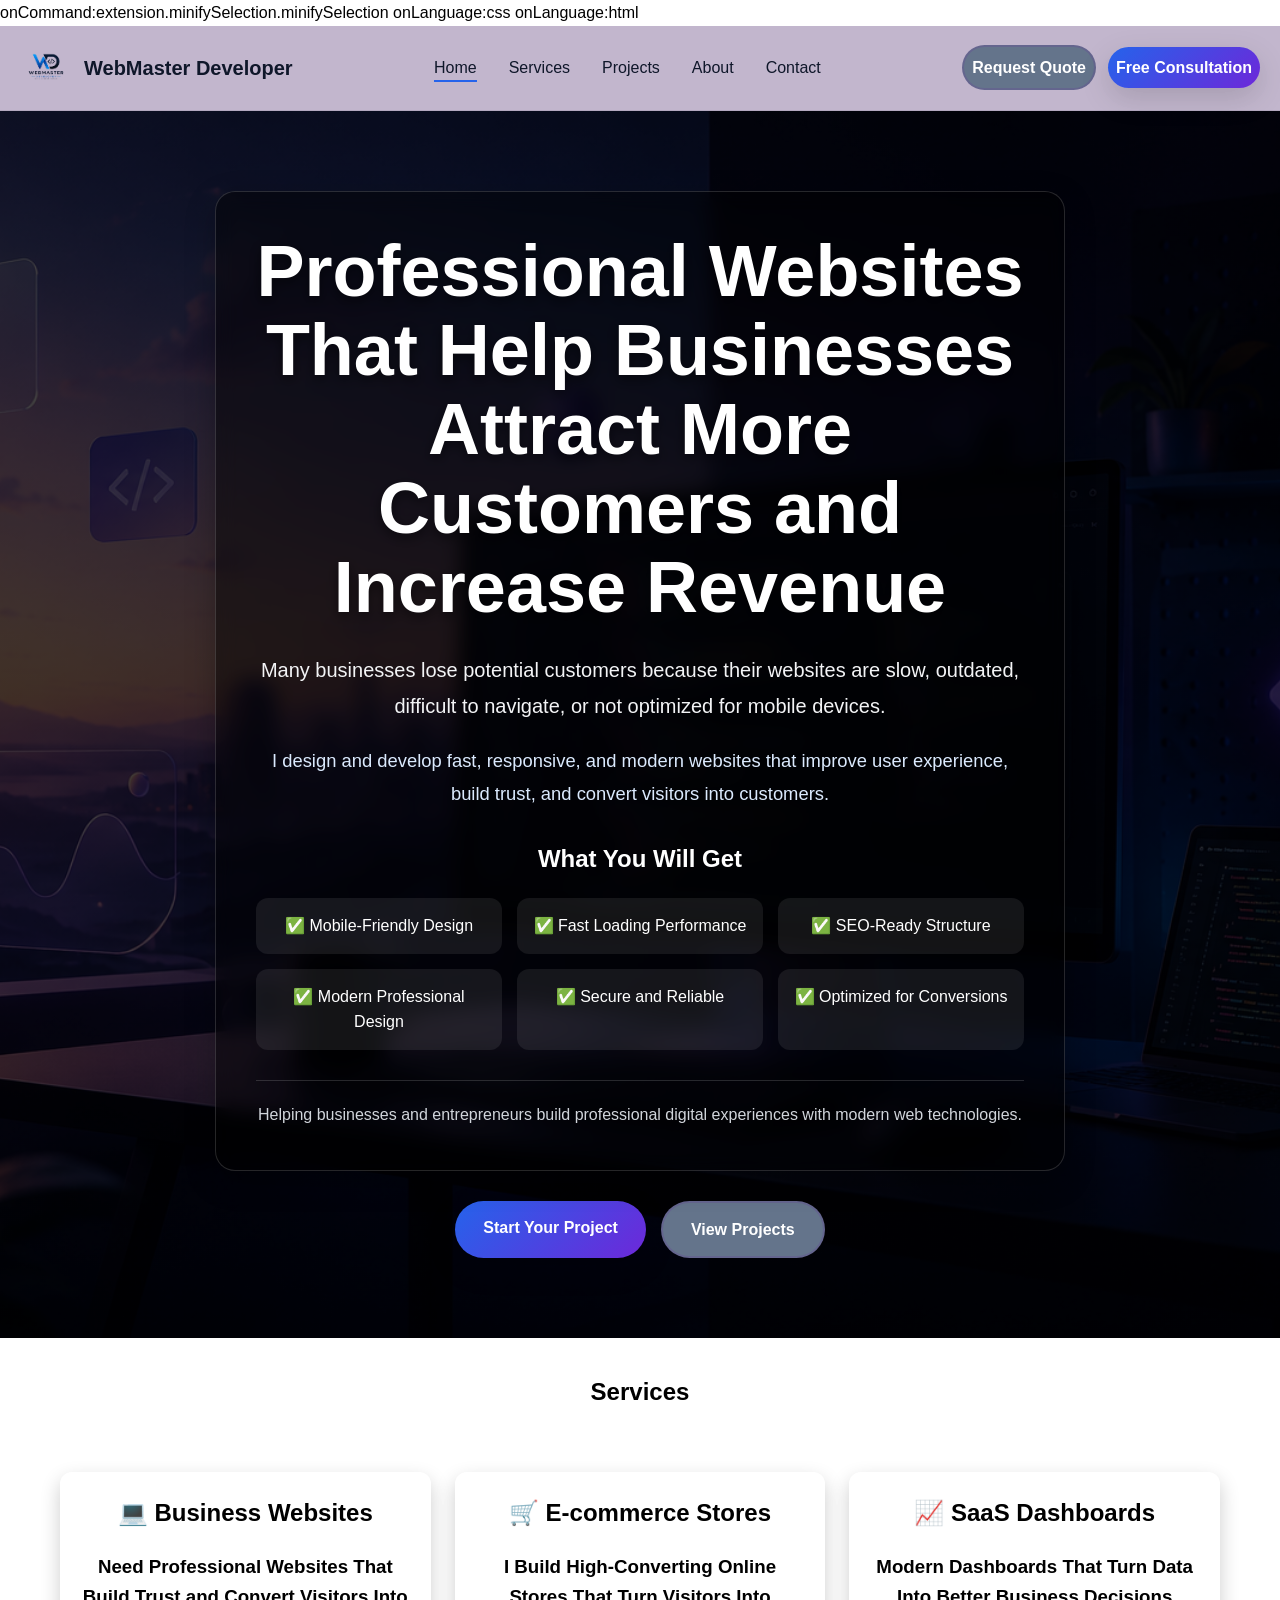
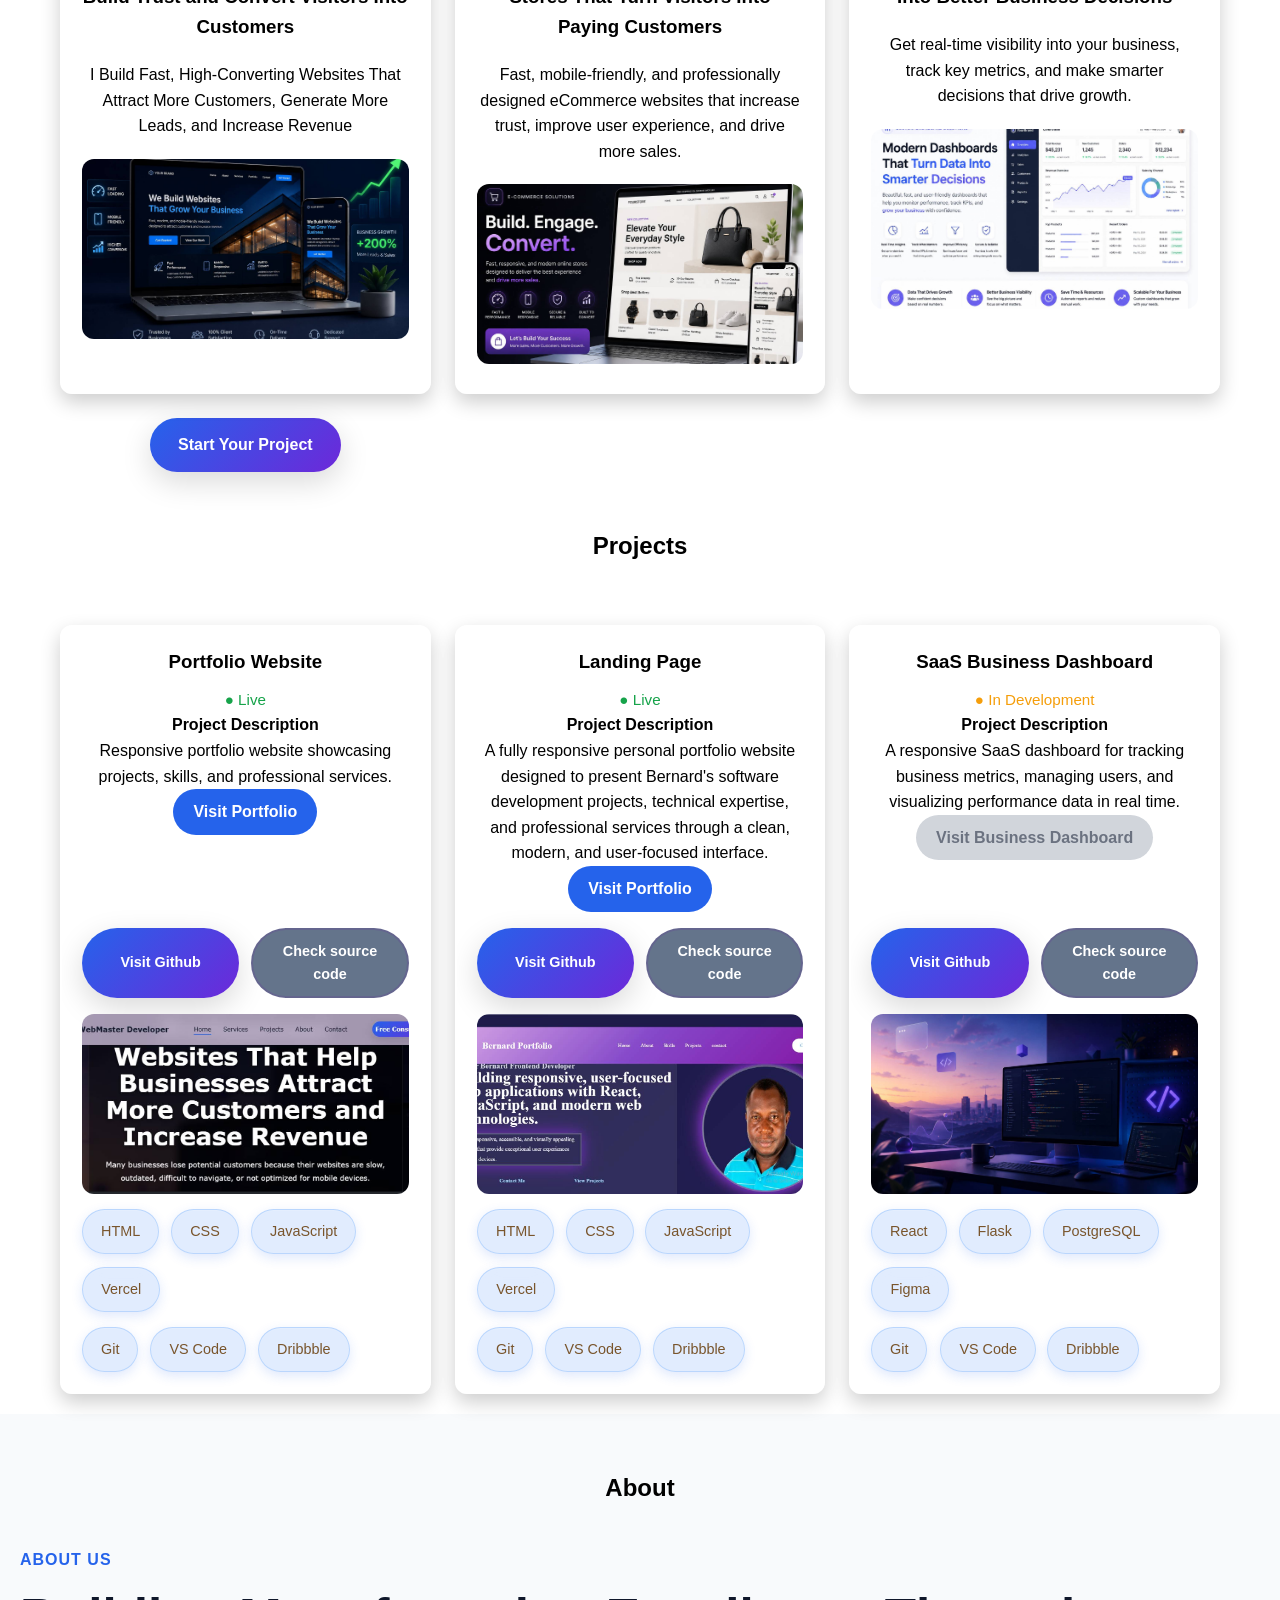
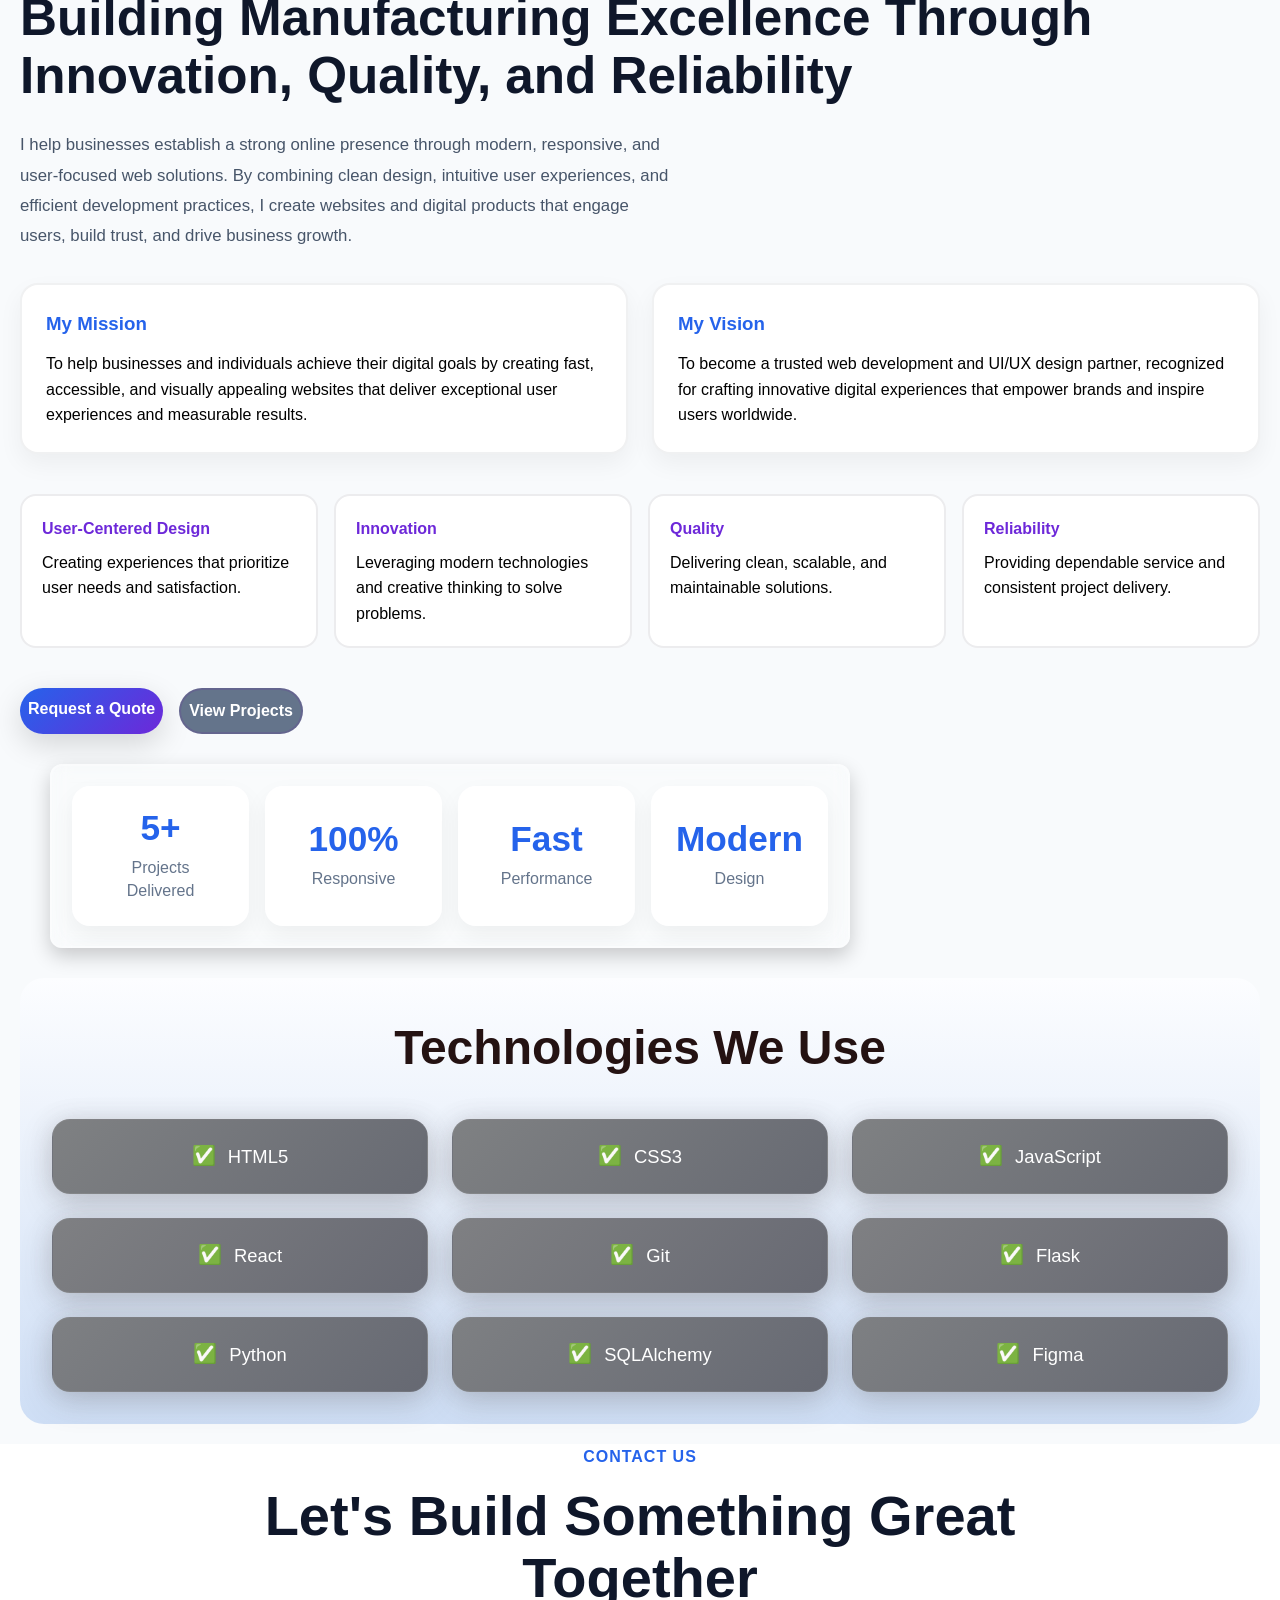
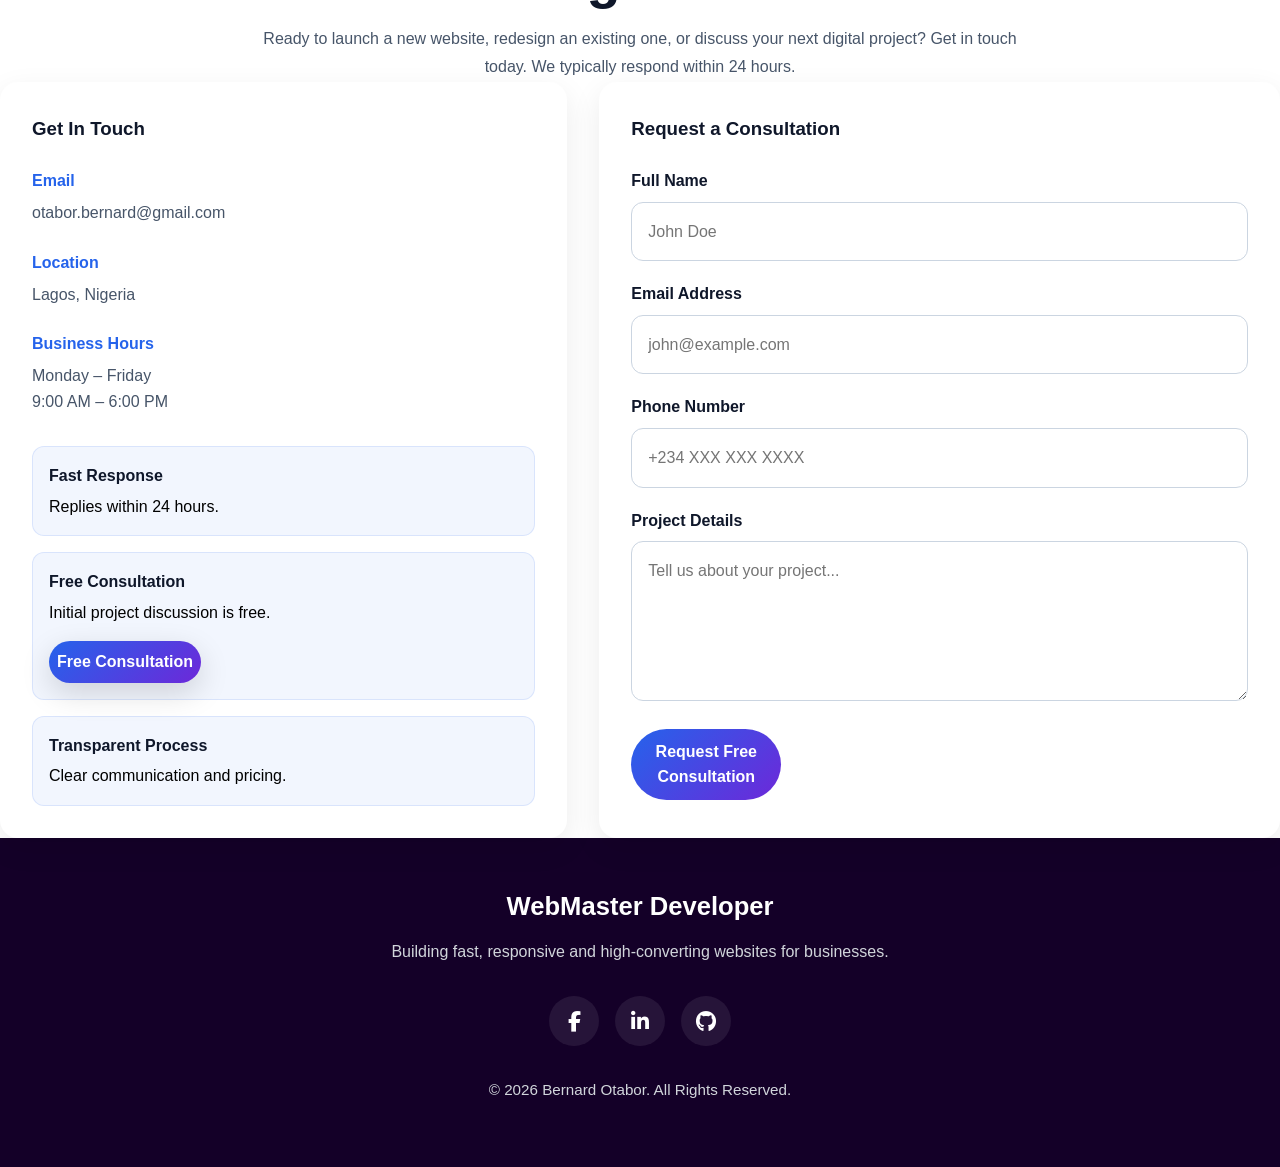
==== index.html @ fbf73504 "updated html files" ====
<!DOCTYPE html>
<html lang="en">
   
<a href="#main-content" class="skip-link">
Skip to content
</a>

    <head>
        <title>Landing</title>
        <meta charset="UTF-8">
<meta name="viewport" content="width=device-width, initial-scale=1">

<title>Bernard Otabor | Frontend Web Developer & Software Engineer</title>

<meta name="description"
content="Bernard Otabor is a frontend web developer building responsive websites, SaaS dashboards, landing pages, and business solutions using HTML, CSS, JavaScript, React and modern web technologies.">

<meta name="keywords"
content="Bernard Otabor, frontend developer, web developer Nigeria, software engineer, portfolio, HTML, CSS, JavaScript, React">

<meta name="author"
content="Bernard Otabor">onCommand:extension.minifySelection.minifySelection
onLanguage:css
onLanguage:html


<meta name="robots"
content="index,follow,max-image-preview:large">
<meta property="og:title"
content="Bernard Otabor | Frontend Web Developer">

<meta property="og:description"
content="Responsive websites, business dashboards and modern web applications.">

<meta property="og:image"
content="https://yourdomain.com/images/preview.jpg">

<meta property="og:url"
content="https://yourdomain.com">

<meta property="og:type"
content="website">
<meta name="twitter:card"
content="summary_large_image">

<meta name="twitter:title"
content="Bernard Otabor | Frontend Developer">

<meta name="twitter:description"
content="Responsive websites, business dashboards and modern web applications.">

<meta name="twitter:image"
content="https://yourdomain.com/images/preview.jpg">
<link rel="apple-touch-icon" sizes="180x180" href="./c_images/apple-touch-icon.png">
<link rel="icon" type="image/png" sizes="32x32" href="./c_images/favicon-32x32.png">
<link rel="icon" type="image/png" sizes="16x16" href="./c_image/favicon-16x16.png">
<link rel="manifest" href="./c_images/site.webmanifest">
<link rel="icon" href="./c_images/favicon.ico">
<link rel="apple-touch-icon" href="./c_images/apple-touch-icon.png">
<link rel="manifest" href="./c_images/favicon-16x16.png">
<link rel="canonical"
href="https://yourdomain.com/">
<link href="b_style.css" rel="stylesheet">
<link
rel="stylesheet"
href="https://cdnjs.cloudflare.com/ajax/libs/font-awesome/6.7.2/css/all.min.css">
<script type="application/ld+json">


{
"@context":"https://schema.org",
"@type":"Person",
"name":"Bernard Otabor",
"url":"https://yourdomain.com",
"jobTitle":"Frontend Web Developer",
"sameAs":[
"https://github.com/otaborBern",
"https://linkedin.com/in/yourprofile"
]
}

</script>    
</head>
        <body>
     
            
                   
                               <!--navbar section -->
                   <!-- =========================
     Enterprise SaaS Navbar
========================== -->

<header class="header">
    <nav class="navbar" aria-label="Primary Navigation">

        <!-- Logo -->
        <a href="#home" class="navbar__brand" aria-label="WebMaster Developer Home">
            <img
                src="./c_images/logo.png"
                alt="WebMaster Developer Logo"
                class="navbar__logo"
            >
            <span class="navbar__brand-name">
                WebMaster Developer
            </span>
        </a>

        <!-- Navigation -->
        <ul class="navbar__menu" id="navMenu">
            <li><a href="#home" class="navbar__link active">Home</a></li>
            <li><a href="#grid-container_service" class="navbar__link">Services</a></li>
            <li><a href="#grid-container" class="navbar__link">Projects</a></li>
            <li><a href="#about" class="navbar__link">About</a></li>
            <li><a href="#contact" class="navbar__link">Contact</a></li>
        </ul>

        <!-- CTA Buttons -->
        <div class="navbar__actions">

            <a href="https://wa.me/2347033034253?text=Hello%20Bernard%2C%20I%20would%20like%20to%20discuss%20a%20project."
                target="_blank"
                rel="noopener noreferrer" 
            class="btn btn--secondary">
                Request Quote
            </a>

            <a href="https://wa.me/2347033034253?text=Hello%20Bernard%2C%20I%20would%20like%20to%20discuss%20a%20project."
                     target="_blank"
                    rel="noopener noreferrer"
            class="btn btn--primary">
                Free Consultation
            </a>

        </div>

        <!-- Mobile Toggle -->
        <button
    id="menuToggle"
    class="navbar__toggle"
    aria-label="Open navigation menu"
    aria-expanded="false"
    aria-controls="navMenu"
>
    ☰
</button>

     </nav>
  </header>
                                    
  <main id="main-content">
                             <!--Home page -->
                               <!--Backgroung image -->
                    <section id="home">


                            <div class="hero-content">

                                <!-- Headline -->
                                <h1>
                                    Professional Websites That Help Businesses
                                    Attract More Customers and Increase Revenue
                                </h1>

                                <!-- Pain Point -->
                                <p class="pain-point">
                                    Many businesses lose potential customers because their websites
                                    are slow, outdated, difficult to navigate, or not optimized for mobile devices.
                                </p>

                                <!-- Solution -->
                                <p class="solution">
                                    I design and develop fast, responsive, and modern websites that
                                    improve user experience, build trust, and convert visitors into customers.
                                </p>

                                <!-- Benefits -->
                                <div class="benefits">
                                    <h2>What You Will Get</h2>

                                    <ul>
                                        <li>✅ Mobile-Friendly Design</li>
                                        <li>✅ Fast Loading Performance</li>
                                        <li>✅ SEO-Ready Structure</li>
                                        <li>✅ Modern Professional Design</li>
                                        <li>✅ Secure and Reliable</li>
                                        <li>✅ Optimized for Conversions</li>
                                    </ul>
                                </div>

                                <!-- Trust Signal -->
                                <div class="trust-signal">
                                    <p>
                                        Helping businesses and entrepreneurs build professional
                                        digital experiences with modern web technologies.
                                    </p>
                                </div>

                            </div>

                            <!-- CTA -->
                            <div id="cta1-btn">

                                <a href="https://wa.me/2347033034253?text=Hello%20Bernard%2C%20I%20would%20like%20to%20discuss%20a%20project."
                                target="_blank"
                                rel="noopener noreferrer"
                                class="btn btn--primary">
                                    Start Your Project
                                </a>

                                <a href="#grid-container" class="btn btn--secondary">
                                    View Projects
                                </a>

                            </div>
                            

                    </section>
                        

                              <!--service page -->

                            <div class="title-tag"><h2>Services</h2></div>

                
                    <section id="grid-container_service">
                        <div class="card_service">

                            <div class="service-title">
                            <h2>💻 Business Websites</h2>
                            
                         <h3>Need Professional Websites That Build Trust and Convert Visitors Into Customers</h3>   
                        <p>I Build Fast, High-Converting Websites That Attract More Customers,
                             Generate More Leads, and Increase Revenue
                        </p>
                        </div>
                            
                             <img src="./c_images/biz-min.png" 
                             alt="Web developer creating high-converting websites for businesses and entrepreneurs."
                              height="500"
                             width="800"
                             loading="lazing">
                             
                        </div>

                            <div class="card_service">
                             <div class="service-title">
                            <h2>🛒 E-commerce Stores</h2>
                            
                            <h3>I Build High-Converting Online Stores That Turn Visitors Into Paying Customers</h3>

                              <p>Fast, mobile-friendly, and professionally designed eCommerce websites
                                 that increase trust, improve user experience, and drive more sales.
                                </p>
                             </div>
                                   
                            <img src="./c_images/ecom-min.png"
                             alt="alt="Modern online store interface designed to convert visitors into paying customers."
                             height="500"
                             weight="800"
                             loading="lazing">
                              </div>


                            <div class="card_service">
                                <div class="service-title">
                                 <h2>📈 SaaS Dashboards</h2>
                                  
                                <h3>Modern Dashboards That Turn Data Into Better Business Decisions</h3>

                              <p>Get real-time visibility into your business, track key metrics,
                                 and make smarter decisions that drive growth.</p>
                                </div>
                                
                             <img src="./c_images/data-min.png" 
                             alt="SaaS Dashboard showing data for better decision"
                             height="500"
                             width="800"
                             loading="lazing">
                            </div>
                            
                           <div id="cta-btn">

                                <a href="https://wa.me/2347033034253?text=Hello%20Bernard%2C%20I%20would%20like%20to%20discuss%20a%20project."
                                target="_blank"
                                rel="noopener noreferrer"
                                class="btn btn--primary">
                                    Start Your Project
                                </a>


                            
                    </div> 
             </section>
                
                             
                                <!--Project page -->
         <section id="project">

                        <div class="title-tag"><h2>Projects</h2></div>


                        <div id="grid-container">
                          <div class="card">

                            <div class="project-title">
                                <h3>Portfolio Website</h3>
                             <span class="status live">● Live</span>
                                    <h4>Project Description</h4>
                                    <p> 
                                    Responsive portfolio website showcasing projects, skills, 
                                    and professional services.
                                    </p>

                               <a href="https://otaborbern.github.io/pro-portfolio/#main-content"
                                target="_blank"
                                rel="noopener noreferrer"
                                class="project-btn">
                                    Visit Portfolio
                                </a>
                            </div> 
                            <div class="gitcode_actions">   
                            
                                <a href="https://github.com/otaborBern/pro-portfolio"
                                target="_blank"
                                rel="noopener noreferrer"
                                class="btn btn--primary">
                                    Visit Github
                                </a>
                        
                        
                                <a href="https://github.com/otaborBern/pro-portfolio"
                                target="_blank"
                                rel="noopener noreferrer"
                                class="btn btn--secondary">
                                    Check source code
                                </a>
                            
                            </div>
                        

                            <img src="./c_images/port2-min.png" 
                            alt="Portfolio Website showing Bernard services and skills"
                            height="500"
                            width="800"
                            loading"lazing" >

                            <div class="tech-use">
                                <span>HTML</span>
                                <span>CSS</span>
                                <span>JavaScript</span>
                                <span>Vercel</span>
                                
                            </div>

                            <div class="tool-use">
                                <span>Git</span>
                                <span>VS Code</span>
                                <span>Dribbble</span>
                            </div>

                        </div>

                                     
                        <div class="card">
                         <div class="project-title">
                                <h3>Landing Page</h3>
                             <span class="status live">● Live</span>
                                    <h4>Project Description</h4>
                                    <p> 
                                    A fully responsive personal portfolio website designed to present Bernard's software development projects,
                                   technical expertise, and professional services through a clean, modern, and user-focused interface.
                                    </p>

                               <a href="#home"
                                target="_blank"
                                rel="noopener noreferrer"
                                class="project-btn">
                                    Visit Portfolio
                                </a>
                            </div> 
                            <div class="gitcode_actions">   
                            
                                <a href="https://github.com/otaborBern/pro-portfolio"
                                target="_blank"
                                rel="noopener noreferrer"
                                class="btn btn--primary">
                                    Visit Github
                                </a>
                        
                        
                                <a href="https://github.com/otaborBern/pro-portfolio"
                                target="_blank"
                                rel="noopener noreferrer"
                                class="btn btn--secondary">
                                    Check source code
                                </a>
                            
                            </div>
                        

                            <img src="./c_images/port1-min.png" 
                            alt="Portfolio Website"
                            height="500"
                            width="800"
                            loading"lazing">

                            <div class="tech-use">
                                <span>HTML</span>
                                <span>CSS</span>
                                <span>JavaScript</span>
                                <span>Vercel</span>
                                
                            </div>

                            <div class="tool-use">
                                <span>Git</span>
                                <span>VS Code</span>
                                <span>Dribbble</span>
                            </div>

                        </div>



                             <div class="card">

                                    <div class="project-title">
                                        <h3>SaaS Business Dashboard</h3>
                                  <span class="status building">● In Development</span>
                                    <h4>Project Description</h4>
                                    <p>
                                    A responsive SaaS dashboard for tracking business metrics, 
                                    managing users, and visualizing performance data in real time.
                                  </p>

                              <a href="aria-disabled="true" class="project-btn disabled">
                                    Visit Business Dashboard
                                </a>
                            </div>
                            <div class= "gitcode_actions">
                        
                                  <a href="aria-disabled="true" class="btn btn--primary disabled">
                                    Visit Github
                                   </a>
                            
                                 <a href="aria-disabled="true"" class="btn btn--secondary disabled">
                                    Check source code
                                </a>
                        
                            
                            </div>
                        

                                    <img src="./c_images/b-image-min.png"
                                     alt="Dashboard"
                                     height="500"
                                     width="800"
                                     loading="lazing">

                                     <div class="tech-use">
                                    <span>React</span>
                                    <span>Flask</span>
                                    <span>PostgreSQL</span>
                                    <span>Figma</span>
                                    
                                </div>

                            <div class="tool-use">
                                <span>Git</span>
                                <span>VS Code</span>
                                <span>Dribbble</span>
                            </div>
                                    
                    </div>    
                               
                                   <div class="card hidden">

                                    <div class="project-title">
                                        <h3>Tutoring Platform</h3>
                                    <span class="status upcoming">● Planned</span>

                                        </p>
                                    <h4>Project Description</h4>
                                    <p> 
                                        A tutoring platform that allows students to book lessons, 
                                        access learning resources, and connect with qualified tutors online.
                                    </p>

                                <a href="#" class="project-btn disabled">
                                    Visit Tutoring Platform
                                </a>
                            </div>
                           <div class="gitcode_actions">
                            <a href="#" class="btn btn--primary">
                                    Visit Github
                            </a>

                          <a href="#" class="btn btn--secondary">
                         Check source code

                         </a>
                            </div>
                                                                        

                                    <img src="./c_images/b-image-min.png" alt="Tutoring">

                                     <div class="tech-use">
                                <span>React</span>
                                <span>Flask</span>
                                <span>PostgreSQL</span>
                                <span>Figma</span>
                                    
                                
                            </div>

                            <div class="tool-use">
                                <span>Git</span>
                                <span>VS Code</span>
                                <span>Dribbble</span>
                            </div>
                     </div>




                     <div class="card hidden">

                                    <div class="project-title">
                                        <h3>e-commerce platform</h3>

                                        <p class="status building">
                                            📅 Upcoming
                                        </p>
                                         
                                    <h4>Project Description</h4>
                                    <p> A website showing e-commerce platform</p>

                              <a href="#" class="project-btn disabled">
                                    Visit e-commerce platform
                                </a>
                            </div>
                        <div  class= "gitcode_actions">
                            
                                   <a href="#" class="btn  btn--primary disabled">
                                    Visit Github
                                  </a>
                            
                            
                                  <a href="#" class="btn  btn--secondary disabled">
                                    Check source code
                                 </a>
                    
                            </div>
                                

                                    <img src="./c_images/b-image-min.png" alt="e-commerce">

                                     <div class="tech-use">
                                <span>React</span>
                                <span>Flask</span>
                                <span>PostgreSQL</span>
                                <span>Figma</span>
                                    
                                
                            </div>

                            <div class="tool-use">
                                <span>Git</span>
                                <span>VS Code</span>
                                <span>Dribbble</span>
                            </div>
                        </div>
            
                            <div class="card hidden">

                                    <div class="project-title">
                                        <h3>SaaS Email</h3>

                                        <p class="status building">
                                            📅 Upcoming
                                        </p>
                                        
                                    <h4>Project Description</h4>
                                    <p> A website showing SaaS Email</p>

                                <a href="#" class="project-btn disabled">
                                    Visit SaaS Email
                                </a>
                                
                            </div>
                            <div  class= "gitcode_actions">
                                  <a href="#" class= "btn  btn--primary disabled">
                                    Visit Github
                                  </a>

                                  <a href="#" class="btn btn--secondary disabled">
                                    Check source code
                                </a>
                            </div>

                                    <img src="./c_images/b-image-min.png" alt="SaaS Email">

                                     <div class="tech-use">
                                <span>React</span>
                                <span>Flask</span>
                                <span>PostgreSQL</span>
                                <span>Figma</span>
                                    
                                
                            </div>

                            <div class="tool-use">
                                <span>Git</span>
                                <span>VS Code</span>
                                <span>Dribbble</span>
                            </div>
                     </div>
                </div>
                        
          </section>
                        
                        
                            <!-- About Page-->

                               
   <section id="about">                 

            <div class="about">


                       <div class="title-tag"><h2>About</h2></div>
                            
               

                                        <!-- About Content -->
                                <div class="about__content">

                                            <span class="about__label">
                                                About Us
                                            </span>

                                            <h2 class="about__title" id="about-title">
                                                Building Manufacturing Excellence Through Innovation, Quality, and Reliability
                                            </h2>

                                            <p class="about__description">
                                            I help businesses establish a strong online presence through modern,
                                            responsive, and user-focused web solutions. By combining clean design,
                                            intuitive user experiences, and efficient development practices,
                                            I create websites and digital products that engage users,
                                            build trust, and drive business growth.
                                        </p>

                                        <!-- Mission & Vision -->
                                        <div class="about__statements">

                                            <article class="about__card">
                                                <h3>My Mission</h3>
                                                <p>
                                                    To help businesses and individuals achieve their digital goals
                                                    by creating fast, accessible, and visually appealing websites
                                                    that deliver exceptional user experiences and measurable results.
                                                </p>
                                            </article>

                                            <article class="about__card">
                                                <h3>My Vision</h3>
                                                <p>
                                                    To become a trusted web development and UI/UX design partner,
                                                    recognized for crafting innovative digital experiences that
                                                    empower brands and inspire users worldwide.
                                                </p>
                                            </article>

                                        </div>

                                            <!-- Core Values -->
                                            <div class="about__values">

                                                <div class="value-card">
                                                    <h4>User-Centered Design</h4>
                                                    <p>Creating experiences that prioritize user needs and satisfaction.</p>
                                                </div>

                                                <div class="value-card">
                                                    <h4>Innovation</h4>
                                                    <p>Leveraging modern technologies and creative thinking to solve problems.</p>
                                                </div>

                                                <div class="value-card">
                                                    <h4>Quality</h4>
                                                    <p>Delivering clean, scalable, and maintainable solutions.</p>
                                                </div>

                                                <div class="value-card">
                                                    <h4>Reliability</h4>
                                                    <p>Providing dependable service and consistent project delivery.</p>
                                                </div>

                                            </div><!-- CTA -->
                                            <div class="about__actions">
                                                <a href="https://wa.me/2347033034253?text=Hello%20Bernard%2C%20I%20would%20like%20to%20discuss%20a%20project."
                                                 target="_blank"
                                                 rel="noopener noreferrer"
                                                 class="btn btn--primary">
                                                    Request a Quote
                                                </a>

                                                <a href="#grid-container" class="btn btn--secondary">
                                                    View Projects
                                                </a>
                                            </div>
                                
                    
                                
                                        <!-- About Image & Statistics -->
                                <div class="about_card">                                                                            

                                                <div class="stat-card">
                                                    <h3>5+</h3>
                                                    <p>Projects Delivered</p>
                                                </div>

                                                <div class="stat-card">
                                                    <h3>100%</h3>
                                                    <p>Responsive</p>
                                                </div>

                                                <div class="stat-card">
                                                    <h3>Fast</h3>
                                                    <p>Performance</p>
                                                </div>

                                                <div class="stat-card">
                                                    <h3>Modern</h3>
                                                    <p>Design</p>
                                                </div>
                                        </div>
                                


                                        <div class="about__expertise">

                                        <h3>Technologies We Use</h3>

                                        <ul class="expertise-list">
                                    <li>
                                        <span class="tech-icon">✅</span>
                                        <span>HTML5</span>
                                    </li>
                                    <li>
                                        <span class="tech-icon">✅</span>
                                        <span>CSS3</span>
                                    </li>
                                    <li>
                                        <span class="tech-icon">✅</span>
                                        <span>JavaScript</span>
                                    </li>
                                    <li>
                                        <span class="tech-icon">✅</span>
                                        <span>React</span>
                                    </li>       
                                    <li>
                                        <span class="tech-icon">✅</span>
                                        <span>Git</span>
                                    </li>       
                                    <li>
                                        <span class="tech-icon">✅</span>
                                        <span>Flask</span>
                                    </li>     
                                    <li>
                                        <span class="tech-icon">✅</span>
                                        <span>Python</span>
                                    </li> 
                                    <li>
                                        <span class="tech-icon">✅</span>
                                        <span>SQLAlchemy</span>
                                    </li> 
                                    <li>
                                        <span class="tech-icon">✅</span>
                                        <span>Figma</span>
                                    </li>    
                                        </ul>


                                        
                                    </div>  
                            
             </div>                     
        </section>  
            
            
            <!--- Contact Page-->
            <section id="contact">
                <div class="contact__container">

                    <!-- Header -->

                    <div class="contact__header">

                        <span class="contact__label">
                            Contact Us
                        </span>

                        <h2
                        class="contact__title"
                        id="contact-title">
                            Let's Build Something Great Together
                        </h2>

                        <p class="contact__description">
                            Ready to launch a new website, redesign an existing one,
                            or discuss your next digital project? Get in touch today.
                            We typically respond within 24 hours.
                        </p>

                    </div>

                    <!-- Content -->

                    <div class="contact__content">

                        <!-- Contact Information -->

                        <aside class="contact__info">

                            <h3>Get In Touch</h3>

                            <div class="contact__item">
                                <h4>Email</h4>
                                <a href="mailto:otabor.bernard@gmail.com">
                                    otabor.bernard@gmail.com
                                </a>
                            </div>


                            <div class="contact__item">
                                <h4>Location</h4>
                                <p>
                                    Lagos, Nigeria
                                </p>
                            </div>

                            <div class="contact__item">
                                <h4>Business Hours</h4>
                                <p>
                                    Monday – Friday<br>
                                    9:00 AM – 6:00 PM
                                </p>
                            </div>

                            <!-- Trust Signals -->

                            <div class="contact__trust">

                                <div class="trust-card">
                                    <strong>Fast Response</strong>
                                    Replies within 24 hours.
                                </div>

                                <div class="trust-card">
                                    <strong>Free Consultation</strong>
                                    Initial project discussion is free.
                                     <a href="https://wa.me/2347033034253?text=Hello%20Bernard%2C%20I%20would%20like%20to%20discuss%20a%20project."
                     target="_blank"
                    rel="noopener noreferrer"
            class="btn btn--primary">
                Free Consultation
            </a>
                                </div>

                                <div class="trust-card">
                                    <strong>Transparent Process</strong>
                                    Clear communication and pricing.
                                </div>

                            </div>

                        </aside>

                        <!-- Contact Form -->

                        <div class="contact__form">

                            <h3>Request a Consultation</h3>

                            <form>

                                <div class="form-group">

                                    <label for="name">
                                        Full Name
                                    </label>

                                    <input
                                    type="text"
                                    id="name"
                                    name="name"
                                    placeholder="John Doe"
                                    required>

                                </div>

                                <div class="form-group">

                                    <label for="email">
                                        Email Address
                                    </label>

                                    <input
                                    type="email"
                                    id="email"
                                    name="email"
                                    placeholder="john@example.com"
                                    required>

                                </div>

                                <div class="form-group">

                                    <label for="phone">
                                        Phone Number
                                    </label>

                                    <input
                                    type="tel"
                                    id="phone"
                                    name="phone"
                                    placeholder="+234 XXX XXX XXXX">

                                </div>

                                <div class="form-group">

                                    <label for="message">
                                        Project Details
                                    </label>

                                    <textarea
                                    id="message"
                                    name="message"
                                    placeholder="Tell us about your project..."
                                    required></textarea>

                                </div>

                                <button
                                type="submit"
                                class="contact__btn">
                                    Request Free Consultation
                                </button>

                            </form>

                        </div>

                    </div>

                </div>

            </section>            

       </main>
<footer class="footer">

    <h3>WebMaster Developer</h3>

    <p>
        Building fast, responsive and high-converting websites for businesses.
    </p>

    <div class="footer__social">

        <a href="https://facebook.com/OtaborBernard"
           target="_blank"
           rel="noopener noreferrer"
           aria-label="Facebook">

            <i class="fa-brands fa-facebook-f"></i>

        </a>
        

        <a href="https://linkedin.com/in/bernard-otabor"
           target="_blank"
           rel="noopener noreferrer"
           aria-label="LinkedIn">

            <i class="fa-brands fa-linkedin-in"></i>

        </a>

        <a href="https://github.com/otaborBern"
           target="_blank"
           rel="noopener noreferrer"
           aria-label="GitHub">

            <i class="fa-brands fa-github"></i>

        </a>

    </div>

    <p class="footer__copyright">
        © 2026 Bernard Otabor. All Rights Reserved.
    </p>

</footer>


        <script src="script.js"></script>    
        </body>
</html>
---- b_style.css ----
/* ==========================
   CSS VARIABLES
========================== */

:root {

    /* Colors */
    --clr-bg:#f8fafc;
    --clr-text:#475569;
    --clr-primary: #2563eb;
    --clr-secondary: #6d28d9;
    --clr-accent: #64748b;
    --clr-white: #ffffff;
    --clr-dark: #0f172a;
    --clr-border: rgba(255,255,255,0.15);

    /* Typography */
    --font-primary:
        Inter,
        Verdana,
        Geneva,
        Tahoma,
        sans-serif;

    /* Radius */
    --radius-sm: 8px;
    --radius-md: 12px;
    --radius-lg: 18px;
    --radius-pill: 999px;

    /* Shadows */
    --shadow-sm:
        0 4px 10px rgba(0,0,0,.08);
    --shadow:0 10px 30px rgba(0,0,0,.08);
    --shadow-lg:
        0 10px 30px rgba(0,0,0,.15);

    /* Transition */

    --transition:
        all .25s ease;

    /* Container */

    --container:
        1440px;
}

/* ==========================
   RESET
========================== */

html{
    scroll-behavior:smooth;
}

.skip-link{
    position: absolute;
    top: -50px;
    left: 20px;
    background: #2563eb;
    color: #fff;
    padding: 12px 20px;
    text-decoration: none;
    border-radius: 8px;
    z-index: 10000;
}

.skip-link:focus{
    top: 20px;
}

*,
*::before,
*::after{
    margin:0;
    padding:0;
    box-sizing:border-box;
   line-height:1.6;
}


/* ==========================
   BASE
========================== */
body{
    font-family:var(--font-primary);
}

/* ==========================
   GLOBAL COMPONENTS
========================== */

.btn{

    text-decoration:none;
    padding:
    .85rem
    1.2rem;

    border-radius:
    var(--radius-pill);

    font-weight:600;

    transition:
    var(--transition);
}

.btn--secondary{

    border:
    2px solid
    rgba(105, 19, 161, 0.15);

    color:
    var(--clr-white);

    background:
    var(--clr-accent);
}

.btn--secondary:hover{

    background:
    rgba(5, 148, 141, 0.08);
}

.btn--primary{

    background:
    linear-gradient(
    135deg,
    var(--clr-primary),
    var(--clr-secondary));

    color:
    var(--clr-white);

    box-shadow:
    var(--shadow-lg);
}

.btn--primary:hover{

    transform:
    translateY(-2px);
}



@media(min-width:1024px){
    .btn{
        padding:.8rem;
        flex-wrap: nowrap;
        
    }
}

@media(min-width:768px){
    .btn{
        padding:.5rem;
        flex-wrap: nowrap;
        
    }
}



/* ==========================
   HEADER
========================== */

.header{

    position:sticky;
    top:0;
    z-index:999;

    backdrop-filter:blur(18px);

    background:
    rgba(186, 172, 199, 0.88);

    border-bottom:
    1px solid rgba(15,23,42,.08);

}


/* ==========================
   NAVBAR
========================== */

.navbar{

    max-width:var(--container);

    margin-inline:auto;

    padding:
    1rem
    1.25rem;

    display:flex;
    align-items:center;
    justify-content:space-between;

    gap:1rem;
}

/* ==========================
   BRAND
========================== */

.navbar__brand{

    display:flex;
    align-items:center;
    gap:.75rem;

    text-decoration:none;
}

.navbar__logo{

    width:52px;
    height:52px;

    object-fit:cover;

    border-radius:50%;
}

.navbar__brand-name{

    font-size:
    clamp(
    1rem,
    1vw + .8rem,
    1.25rem);

    font-weight:700;

    color:
    var(--clr-dark);
}

/* ==========================
   MENU
========================== */

.navbar__menu{

    display:none;

    list-style:none;

    gap:2rem;
}

.navbar__link{

    position:relative;

    text-decoration:none;

    color:
    var(--clr-dark);

    font-weight:500;

    transition:
    var(--transition);
}

.navbar__link::after{

    content:"";

    position:absolute;

    left:0;
    bottom:-6px;

    width:0;
    height:2px;

    background:
    var(--clr-primary);

    transition:
    var(--transition);
}

.navbar__link:hover::after,
.navbar__link.active::after{

    width:100%;
}

.navbar__link:hover{

    color:
    var(--clr-primary);
}

/* ==========================
   CTA BUTTONS
========================== */

.navbar__actions{

    display:none;
    align-items:center;
    gap:.75rem;
}

@media (min-width:768px) and (max-width:1199px){
    .navbar__actions .btn--secondary{
        display:none;
    }
}

/* ==========================
   MOBILE TOGGLE
========================== */

.navbar__toggle{

    border:none;

    background:none;

    font-size:1.8rem;

    cursor:pointer;

    color:
    var(--clr-dark);

    min-width:44px;
    min-height:44px;
}


/* ==========================
   MOBILE MENU
========================== */

@media (max-width:767px){

    .navbar{
        position:relative;
    }

    .navbar__menu{

        position:absolute;
        top:100%;
        left:0;
        right:0;

        display:flex;
        flex-direction:column;

        background:#fff;

        gap:0;

        overflow:hidden;

        max-height:0;

        transition:max-height .35s ease;

        box-shadow:0 12px 30px rgba(0,0,0,.12);

        z-index:999;
    }

    .navbar__menu.active{
        max-height:500px;
    }

    .navbar__menu li{
        border-bottom:1px solid #eee;
    }

    .navbar__link{
        display:block;
        padding:1rem 1.5rem;
    }

    .navbar__actions{
        display:none;
    }

    .navbar__toggle{
        display:block;
    }

}


/* ==========================
   TABLET & DESKTOP
========================== */

@media (min-width:768px){

    .navbar__menu{
        display:flex;
        position:static;
        flex-direction:row;
        max-height:none;
        overflow:visible;
        background:transparent;
        box-shadow:none;
        gap:2rem;
    }

    .navbar__actions{
        display:flex;
    }

    .navbar__toggle{
        display:none;
    }

}

/* ==========================
   TABLET
========================== */

/* ==========================
   MOBILE MENU
========================== */

@media (max-width:767px){

    .navbar{
        position:relative;
    }

    .navbar__menu{

        position:absolute;

        top:100%;
        left:0;
        right:0;

        display:flex;
        flex-direction:column;

        gap:0;

        background:white;

        box-shadow:0 12px 30px rgba(0,0,0,.08);

        overflow:hidden;

        max-height:0;

        transition:max-height .35s ease;
    }

    .navbar__menu.active{

        max-height:500px;
    }

    .navbar__menu li{

        border-bottom:1px solid #eee;
    }

    .navbar__link{

        display:block;

        padding:1rem 1.5rem;
    }

    .navbar__actions{

        display:none;
    }
}


/* ==========================
   LARGE DESKTOP
========================== */

@media (min-width:1440px){

    .navbar{

        padding:
        1.2rem
        2rem;
    }

    .navbar__menu{

        gap:2.5rem;
    }
}


/* =========================
   HERO SECTION
========================= */

#home{
    min-height: 100vh;

    display: flex;
    flex-direction: column;
    justify-content: center;
    align-items: center;

    padding: 80px 20px;

    background:
        linear-gradient(
            rgba(0,0,0,.75),
            rgba(0,0,0,.75)
        ),
        url("./c_images/b-image.png");

    background-position: center;
    background-size: cover;
    background-repeat: no-repeat;
}

/* =========================
   CONTENT CARD
========================= */

.hero-content{
    max-width: 850px;

    padding: 40px;

    text-align: center;
    color: #fff;

    background: rgba(0,0,0,.45);
    backdrop-filter: blur(10px);

    border: 1px solid rgba(255,255,255,.15);

    border-radius: 20px;

    box-shadow:
        0 10px 30px rgba(0,0,0,.25);

    margin-bottom: 30px;
}

/* =========================
   HEADLINE
========================= */

.hero-content h1{
    font-size: clamp(2.5rem, 6vw, 4.5rem);

    font-weight: 800;

    line-height: 1.1;

    margin-bottom: 24px;

    text-shadow:
        0 4px 12px rgba(0,0,0,.5);
}

/* =========================
   PAIN POINT
========================= */

.pain-point{
    font-size: 1.25rem;

    line-height: 1.8;

    color: #f3f4f6;

    margin-bottom: 20px;
}

/* =========================
   SOLUTION
========================= */

.solution{
    font-size: 1.15rem;

    line-height: 1.8;

    color: #dbeafe;

    margin-bottom: 30px;
}

/* =========================
   BENEFITS
========================= */

.benefits h2    {
    margin-bottom: 20px;

    font-size: 1.5rem;
}

.benefits ul    {
    list-style: none;

    display: grid;

    grid-template-columns:
        repeat(auto-fit, minmax(220px, 1fr));

    gap: 15px;

    padding: 0;

    margin: 0;
}

.benefits li   {
    background: rgba(255,255,255,.08);

    padding: 15px;

    border-radius: 12px;

    font-size: 1rem;
}


/* =========================
   CTA BUTTONS hero
========================= */

#cta1-btn{
    display: flex;

    flex-wrap: wrap;

    justify-content: center;

    gap: 15px;
}

#cta1-btn a{
    text-decoration: none;

    padding: 14px 28px;

    border-radius: 50px;

    font-weight: 600;

    transition: all .3s ease;
}

/* Primary Button */



/* =========================
   RESPONSIVE
========================= */

@media (max-width:768px){

    .hero-content{
        padding: 25px;
    }

    .pain-point,
    .solution{
        font-size: 1rem;
    }

    .benefits ul{
        grid-template-columns: 1fr;
    }

    
    #cta1-btn {
        flex-direction: column;
        width: 100%;
    }

    
    #cta1-btn a{
        width: 100%;
        max-width: 320px;
        text-align: center;
    }
}


/* ==========================
   Services
========================== */


.service-title{
    text-align:center;
    min-height:120px; /* keeps cards aligned */
}

.service-title h2, 
.service-title h3{
     margin-bottom:20px;
}

.service-title h2{
    font-weight: 800;
}

.service-title h3{
    font-weight: 600;
}


    #grid-container,
    #grid-container_service{
    display: grid;

    grid-template-columns:
        repeat(auto-fit, minmax(300px, 1fr));

    gap: 24px;

    max-width:1200px;
    margin:0 auto;
    padding:20px;
}
   

.title-tag{
        text-align: center;
        margin: 40px 0 20px;

    }

    
 .card,   
.card_service{
    background: rgba(255,255,255,0.2);
    backdrop-filter: blur(10px);
    border: 2px solid rgba(255,255,255,0.3);
    box-shadow: 0 8px 20px rgba(0,0,0,0.2);
    width:100%;
   max-width:400px;
    margin:0 auto;
    
    padding: 20px;
    border-radius: 12px;
    overflow:hidden;
    transition: all .3s ease;
}
.card:hover,
.card_service:hover{
    transform:translateY(-8px);
    box-shadow:0 20px 40px rgba(0,0,0,.2);
}




#cta-btn{
    display: flex;

    flex-wrap: wrap;

    justify-content: center;

    gap: 10px;
}

#cta-btn a{
    text-decoration: none;

    padding: 14px 28px;

    border-radius: 50px;

    font-weight: 600;

    transition: all .3s ease;
}

/* Primary Button */



/* =========================
   RESPONSIVE
========================= */

@media (max-width:768px){

    #cta-btn {
        flex-direction: row;
        width: 100%;
        padding:0.5rem
    }

    
    #cta-btn a{
        width: 100%;
        max-width: 100px;
        text-align: center;
         padding:0.5rem

    }
}

@media (max-width:1024px){    
    #cta-btn a{
        width: 100%;
        max-width: 150px;
         max-height: 100px;
        text-align: center;
         padding:1.2rem;
         flex-direction: column;
    }
}


/* =========================
   Project section
========================= */



.project-title{
    text-align:center;
    min-height:120px; /* keeps cards aligned */
}

.project-title h3{
    margin-bottom:10px;
}

.card_service p{
    margin-bottom:20px;
}
.status{
    margin-bottom:15px;
    font-size:.95rem;
}

.live{
    color:#16a34a;
}

.building{
    color:#f59e0b;
}

.project-btn{
    display:inline-block;
    padding:10px 20px;
    border-radius:30px;
    text-decoration:none;
    font-weight:600;
    background:#2563eb;
    color:white;
    transition:.3s;
}

.project-btn:hover{
    background:#1d4ed8;
}

.project-btn.disabled{
    background:#d1d5db;
    color:#6b7280;
    pointer-events:none;
}


.tech-use span:hover::before,
.tool-use span:hover::before{
    opacity: 1;
}

.tech-use,
.tool-use{
    display: flex;
    flex-wrap: wrap;
    gap: 12px;
    margin-top: 15px;
}

.tech-use span,
.tool-use span{
    display: inline-flex;
    align-items: center;
    justify-content: center;

    padding: 10px 18px;

    font-size: 0.9rem;
    font-weight: 500;
    color: #79552c;

    background: rgba(59, 130, 246, 0.15);

    border: 1px solid rgba(96, 165, 250, 0.3);


    border-radius: 50px;

    backdrop-filter: blur(12px);
    -webkit-backdrop-filter: blur(12px);

    box-shadow:
        0 4px 12px rgba(37, 99, 235, 0.15),
        inset 0 1px 1px rgba(255,255,255,0.1);

    transition: all 0.3s ease;

    white-space: nowrap;
}

.tech-use span,
.tool-use span{
    position: relative;
    z-index: 1;
}

.tech-use span::before,
.tool-use span::before{
    content: "";

    position: absolute;
    inset: -4px;

    border-radius: inherit;

    background: radial-gradient(
        circle,
        rgba(59,130,246,.35),
        transparent 70%
    );

    opacity: 0;

    transition: opacity .3s ease;

    z-index: -1;
}

.tech-use span:hover::before,
.tool-use span:hover::before{
    opacity: 1;
}

.card_service img,
.card img{
    width:100%;
    height:180px;

    object-fit:cover;

    border-radius:12px;
}


/* Project btn*/
.gitcode_actions{
    display:grid;
    grid-template-columns:repeat(2,1fr);
    gap:.75rem;
    margin:1rem 0;
}

.gitcode_actions .btn{
    display:flex;
    justify-content:center;
    align-items:center;

    min-height:42px;

    padding:.65rem .8rem;

    text-align:center;

    font-size:.9rem;

}

.card{
    display:flex;
    flex-direction:column;
    height:100%;
}

.project-title{
    flex-grow:1;
}


@media (max-width:480px){

    .gitcode_actions{
        grid-template-columns:1fr;
    }

}

/* ==========================
   ABOUT SECTION
========================== */

.title-tag{
        text-align: center;
        margin-top:15px;
        padding:20px;
    
      }

.about {

    padding: 20px;
    background: #f8fafc;
}



.hidden{
    display:none;
}

/* ==========================
   LABEL
========================== */

.about__label {

    display: inline-block;

    color: #2563eb;

    font-weight: 600;

    margin-bottom: 1rem;

    text-transform: uppercase;
    letter-spacing: 1px;
}

/* ==========================
   TITLE
========================== */

.about__title {

    font-size: clamp(2rem, 4vw, 3.5rem);

    line-height: 1.15;

    font-weight: 800;

    color: #0f172a;

    margin-bottom: 1.5rem;
}

.about__description {

    font-size: 1.05rem;

    line-height: 1.8;

    color: #475569;

    margin-bottom: 2rem;

    width:100%;
    max-width: 650px;
}

/* ==========================
   MISSION & VISION
========================== */

.about__statements {

    display: grid;
    gap: 1.5rem;
    
    margin-bottom: 2.5rem;
    
    
}

.about__card {

    background: #ffffff;

    padding: 1.5rem;

    border-radius: 18px;

    box-shadow:
        0 10px 25px rgba(0,0,0,.05);

    border: 2px solid rgba(15,23,42,.06);
}

.about__card h3 {

    margin-bottom: .75rem;

    color: #2563eb;
}

/* ==========================
   VALUES
========================== */

.about__values {

    display: grid;
    gap: 1rem;

    margin-bottom: 2.5rem;
}

.value-card {

    background: #ffffff;

    padding: 1.25rem;

    border-radius: 16px;

    border: 2px solid rgba(15,23,42,.08);

    transition: .3s ease;
}

.value-card:hover {

    transform: translateY(-4px);
}

.value-card h4 {

    color: #6d28d9;

    margin-bottom: .5rem;

}



/* ==========================
   STATS
========================== */

.about_card {
    display: grid;
    grid-template-columns: repeat(auto-fit, minmax(150px, 1fr));
    gap: 1rem;

    background: rgba(255,255,255,0.2);
    backdrop-filter: blur(10px);
    border: 2px solid rgba(255,255,255,0.3);
    box-shadow: 0 8px 20px rgba(0,0,0,0.2);

    width: 100%;
    max-width: 800px;
    margin: 30px;
    padding: 20px;
    border-radius: 12px;
    overflow: hidden;
    transition: all .3s ease;
}

.about_card:hover {
    transform: translateY(-8px);
    box-shadow: 0 20px 40px rgba(0,0,0,.2);
}


/* ==========================
   CTA
========================== */

.about__actions {

    display: flex;
    flex-wrap: wrap;

    gap: 1rem;
}

/* ==========================
   TABLET
========================== */

@media (min-width: 768px) {

    .about__values {

        grid-template-columns:
            repeat(2,1fr);
    }

    .about__statements {

        grid-template-columns:
            repeat(2,1fr);
    }
}

/* ==========================
   DESKTOP
========================== */

@media (min-width: 1024px) {


    .about__values {

        grid-template-columns:
            repeat(4,1fr);
    }
}

/* ==========================
   LARGE SCREENS
========================== */

@media (min-width: 1440px) {

    .about {

        padding: 8rem 2rem;
    }
}


/* ==========================
   TECHNOLOGY SECTION
========================== */

.tech-icon {

    margin-right: .75rem;

    font-size: 1.2rem;
}


.about__expertise {
     background:
        linear-gradient(
            180deg,
            #fcfdff,
            #cedef5
        );
   border-radius: 24px;

    padding: 2rem;

    width: 100%;

    
}

.about__expertise h3 {

    text-align: center;

    font-size: clamp(2rem, 4vw, 3rem);

    font-weight: 700;

    color: #241212;

    margin-bottom: 2rem;
}

/* ==========================
   GRID LAYOUT
========================== */

.expertise-list {

    list-style: none;

    display: grid;

    grid-template-columns: repeat(3, 1fr);

    gap: 1.5rem;

    padding:0;

    margin: 0;
}

/* ==========================
   CARD STYLING
========================== */

.expertise-list li {

    display: flex;

    align-items: center;

    justify-content: center;

    text-align: center;

    min-height: 75px;

    padding: 1rem;

    font-size: 1.15rem;

    font-weight: 500;

    color: #ffffff;

    border-radius: 18px;

    background:
        linear-gradient(
            135deg,
            rgba(121, 122, 124, 0.95),
            rgba(96, 98, 107, 0.95)
        );

    border:
        1px solid rgba(255,255,255,.05);

    box-shadow:
        0 10px 30px rgba(94, 91, 91, 0.25),
        0 0 25px rgba(87, 86, 88, 0.12);

    transition:
        transform .25s ease,
        box-shadow .25s ease;
}

.expertise-list li:hover {

    transform: translateY(-5px);

    box-shadow:
        0 15px 35px rgba(0,0,0,.35),
        0 0 35px rgba(124,58,237,.25);
}

/* ==========================
   RESPONSIVE
========================== */

/* 680px */

@media (max-width: 680px) {

    .expertise-list {

        grid-template-columns:
            repeat(2, 1fr);
    }
}

/* 480px */

@media (max-width: 480px) {

    .expertise-list {

        grid-template-columns: 1fr;
    }

    .expertise-list li {

        min-height: 75px;

        font-size: 1rem;
    }
}


/* Statistics Container */

.statistics{
    display:grid;
    grid-template-columns:
    repeat(auto-fit,minmax(180px,1fr));
    gap:2rem;
    margin-top:3rem;
    align-items:center;
}

/* Individual Cards */

.stat-card{

    display:flex;

    align-items:center;

    justify-content:center;

    gap:.75rem;

    text-align:center;
}

.stat-card {
    background: #fff;
    padding: 1.5rem;
    text-align: center;
    border-radius: 18px;
    flex-direction: column;
    box-shadow: 0 10px 25px rgba(0,0,0,.05);
  

}
/* Number / Keyword */

.stat-card h3{
    color: #2563eb;
    margin:0;

    font-size:clamp(1.5rem,3vw,2.2rem);

    font-weight:700;

    line-height:1;
}

/* Description */

.stat-card p{

    margin:0;

    font-size:1rem;

    color: #64748b;

    line-height:1.4;
}

/* =========================
   TRUST SIGNAL
========================= */

.trust-signal{
    margin-top: 30px;

    padding-top: 20px;

    border-top:
        1px solid rgba(255,255,255,.15);
}

.trust-signal p{
    font-size: 1rem;

    color: #d1d5db;

    line-height: 1.8;
}



   /* Contact */

.contact{
    padding:4rem 1.25rem;
    background:var(--clr-bg);
}

/* ==========================
   HEADER
========================== */

.contact__header{
    text-align:center;
    max-width:800px;
    margin:0 auto;
}

.contact__label{
    display:inline-block;
    color:var(--clr-primary);
    font-weight:700;
    text-transform:uppercase;
    letter-spacing:1px;
    margin-bottom:1rem;
}

.contact__title{
    font-size:clamp(2rem,5vw,3.5rem);
    color:var(--clr-dark);
    line-height:1.1;
    margin-bottom:1rem;
}

.contact__description{
    color:var(--clr-text);
    line-height:1.8;
}

/* ==========================
   GRID
========================== */

.contact__content{
    display:grid;
    gap:2rem;
}

/* ==========================
   INFO CARD
========================== */

.contact__info{
    background:#ffffff;
    padding:2rem;
    border-radius:var(--radius-lg);
    box-shadow:var(--shadow);
}

.contact__info h3{
    margin-bottom:1.5rem;
    color:var(--clr-dark);
}

.contact__item{
    margin-bottom:1.5rem;
}

.contact__item h4{
    color:var(--clr-primary);
    margin-bottom:.4rem;
}

.contact__item p,
.contact__item a{
    color:var(--clr-text);
    text-decoration:none;
}

.contact__item a:hover{
    color:var(--clr-primary);
}

/* ==========================
   FORM CARD
========================== */

.contact__form{
    background:#ffffff;
    padding:2rem;
    border-radius:var(--radius-lg);
    box-shadow:var(--shadow);
}

.contact__form h3{
    margin-bottom:1.5rem;
    color:var(--clr-dark);
}

.form-group{
    margin-bottom:1.25rem;
}

.form-group label{
    display:block;
    margin-bottom:.5rem;
    font-weight:600;
    color:var(--clr-dark);
}

.form-group input,
.form-group textarea{
    width:100%;
    padding:1rem;
    border:1px solid #cbd5e1;
    border-radius:12px;
    font-size:1rem;
    font-family:inherit;
}

.form-group input:focus,
.form-group textarea:focus{
    outline:none;
    border-color:var(--clr-primary);
    box-shadow:
    0 0 0 4px rgba(37,99,235,.15);
}

.form-group textarea{
    min-height:160px;
    resize:vertical;
}

/* ==========================
   BUTTON
========================== */

.contact__btn{
    width:100%;
    width: 150px;
    border:none;
    cursor:pointer;

    padding:10px;

    font-size:1rem;
    font-weight:700;

    border-radius:999px;

    color:#fff;

    background:
    linear-gradient(
        135deg,
        var(--clr-primary),
        var(--clr-secondary)
    );

    transition:var(--transition);
}

.contact__btn:hover{
    transform:translateY(-2px);
}

/* ==========================
   TRUST SIGNALS
========================== */

.contact__trust{
    display:grid;
    gap:1rem;
    margin-top:2rem;
}

.trust-card{
    padding:1rem;
    border-radius:12px;
    background:
    rgba(37,99,235,.06);

    border:
    1px solid rgba(37,99,235,.12);
}

.trust-card strong{
    display:block;
    margin-bottom:.3rem;
    color:var(--clr-dark);
}

.trust-card p{
    margin:.5rem 0 1rem;
}

.trust-card .btn{
    display:block;
    width:fit-content;
    margin-top:1rem;
}
/* ==========================
   TABLET
========================== */

@media(min-width:768px){

    .contact__content{
        grid-template-columns:
        1fr 1.2fr;
    }
}

/* ==========================
   LARGE SCREEN
========================== */

@media(min-width:1440px){

    .contact{
        padding:8rem 2rem;
    }
}


@media(min-width:1024px){
    .contact{
        padding:7.5rem;
    }
}


.footer{

    background:#140028;

    color:#fff;

    text-align:center;

    padding:3rem 1.5rem;
}

.footer h3{

    font-size:1.6rem;

    margin-bottom:.75rem;
}

.footer p{

    color:#d1d5db;

    margin-bottom:1rem;
}

.footer__social{

    display:flex;

    justify-content:center;

    gap:1rem;

    margin:2rem 0;
}

.footer__social a{

    width:50px;
    height:50px;

    display:flex;

    align-items:center;

    justify-content:center;

    border-radius:50%;

    text-decoration:none;

    color:#fff;

    background:rgba(255,255,255,.08);

    transition:.3s ease;
}

.footer__social a:hover{

    background:#2563eb;

    transform:translateY(-5px);
}

.footer__social i{

    font-size:1.3rem;
}

.footer__copyright{

    margin-top:2rem;

    font-size:.95rem;

    color:#94a3b8;
}.footer{

    background:#140028;

    color:#fff;

    text-align:center;

    padding:3rem 1.5rem;
}

.footer h3{

    font-size:1.6rem;

    margin-bottom:.75rem;
}

.footer p{

    color:#d1d5db;

    margin-bottom:1rem;
}

.footer__social{

    display:flex;

    justify-content:center;

    gap:1rem;

    margin:2rem 0;
}

.footer__social a{

    width:50px;
    height:50px;

    display:flex;

    align-items:center;

    justify-content:center;

    border-radius:50%;

    text-decoration:none;

    color:#fff;

    background:rgba(255,255,255,.08);

    transition:.3s ease;
}

.footer__social a:hover{

    background:#2563eb;

    transform:translateY(-5px);
}

.footer__social i{

    font-size:1.3rem;
}

.footer__copyright{

    margin-top:2rem;

    font-size:.95rem;

    color:#94a3b8;
}
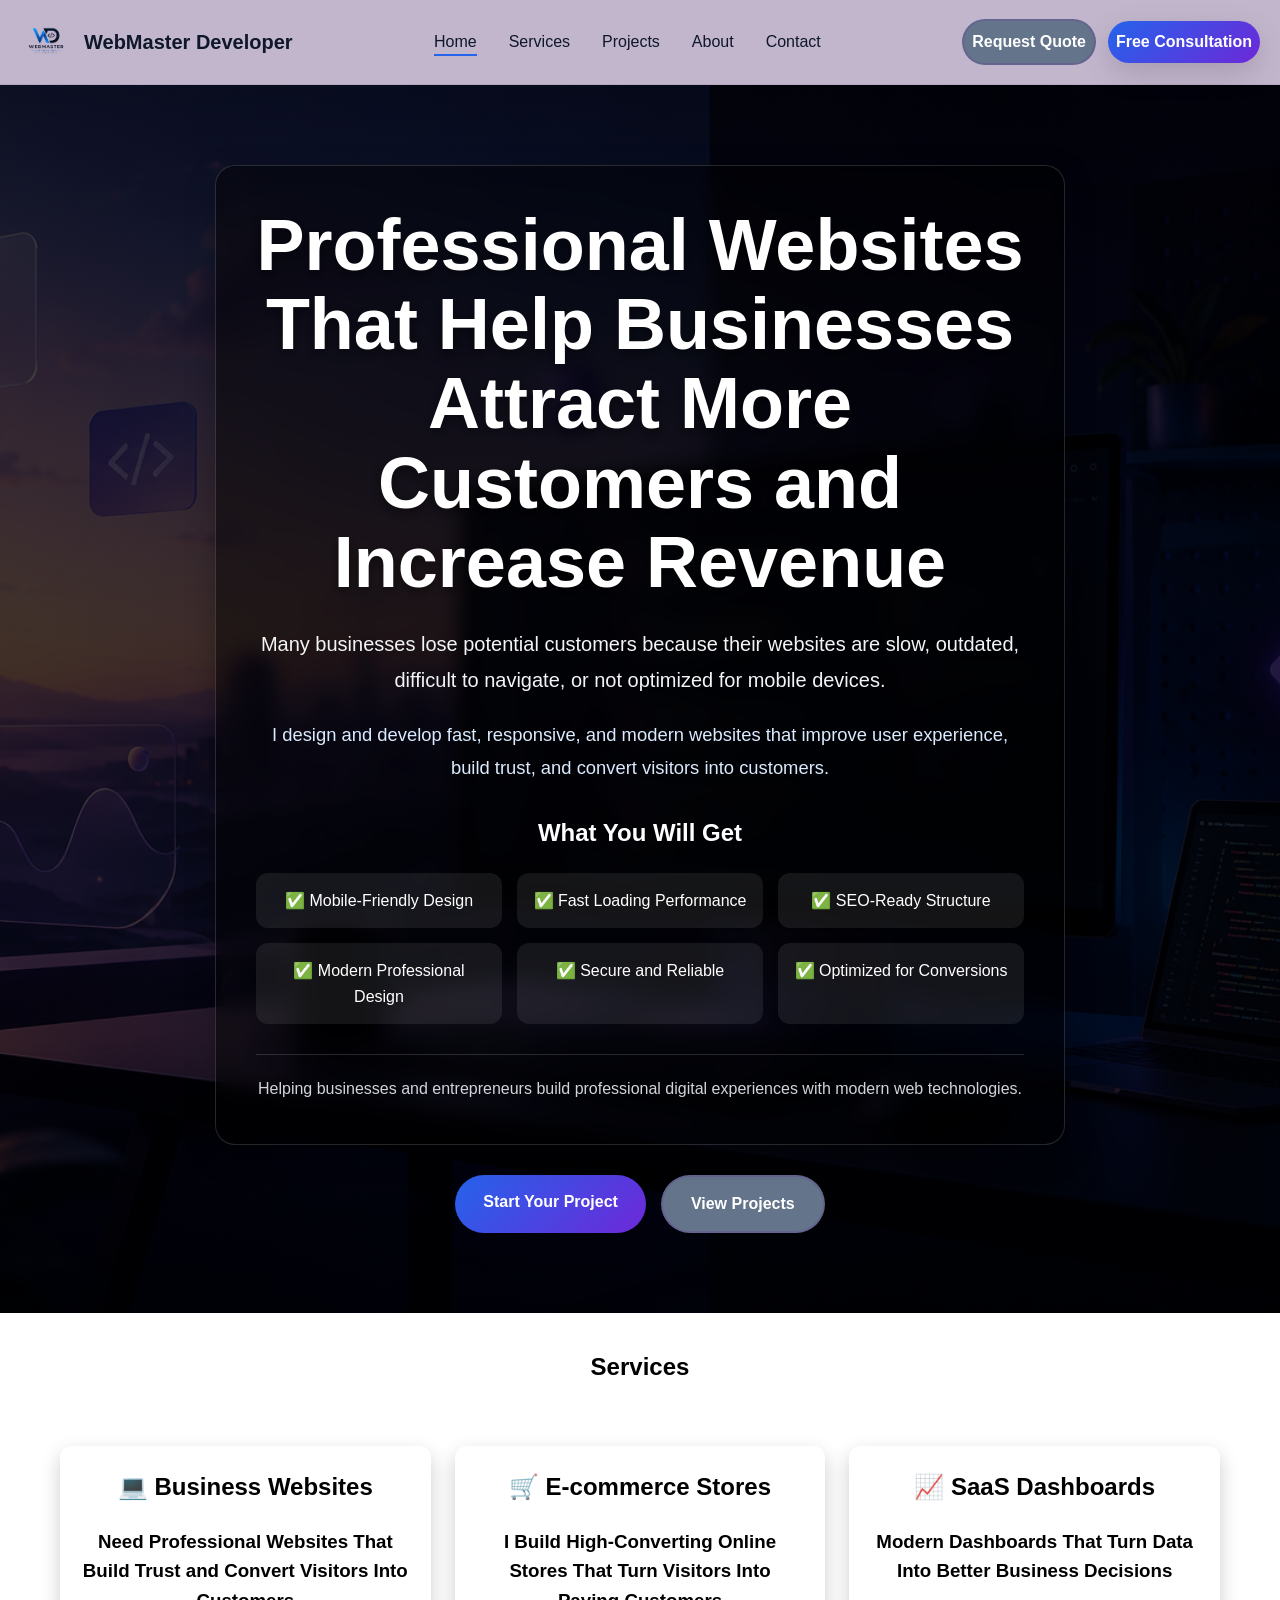
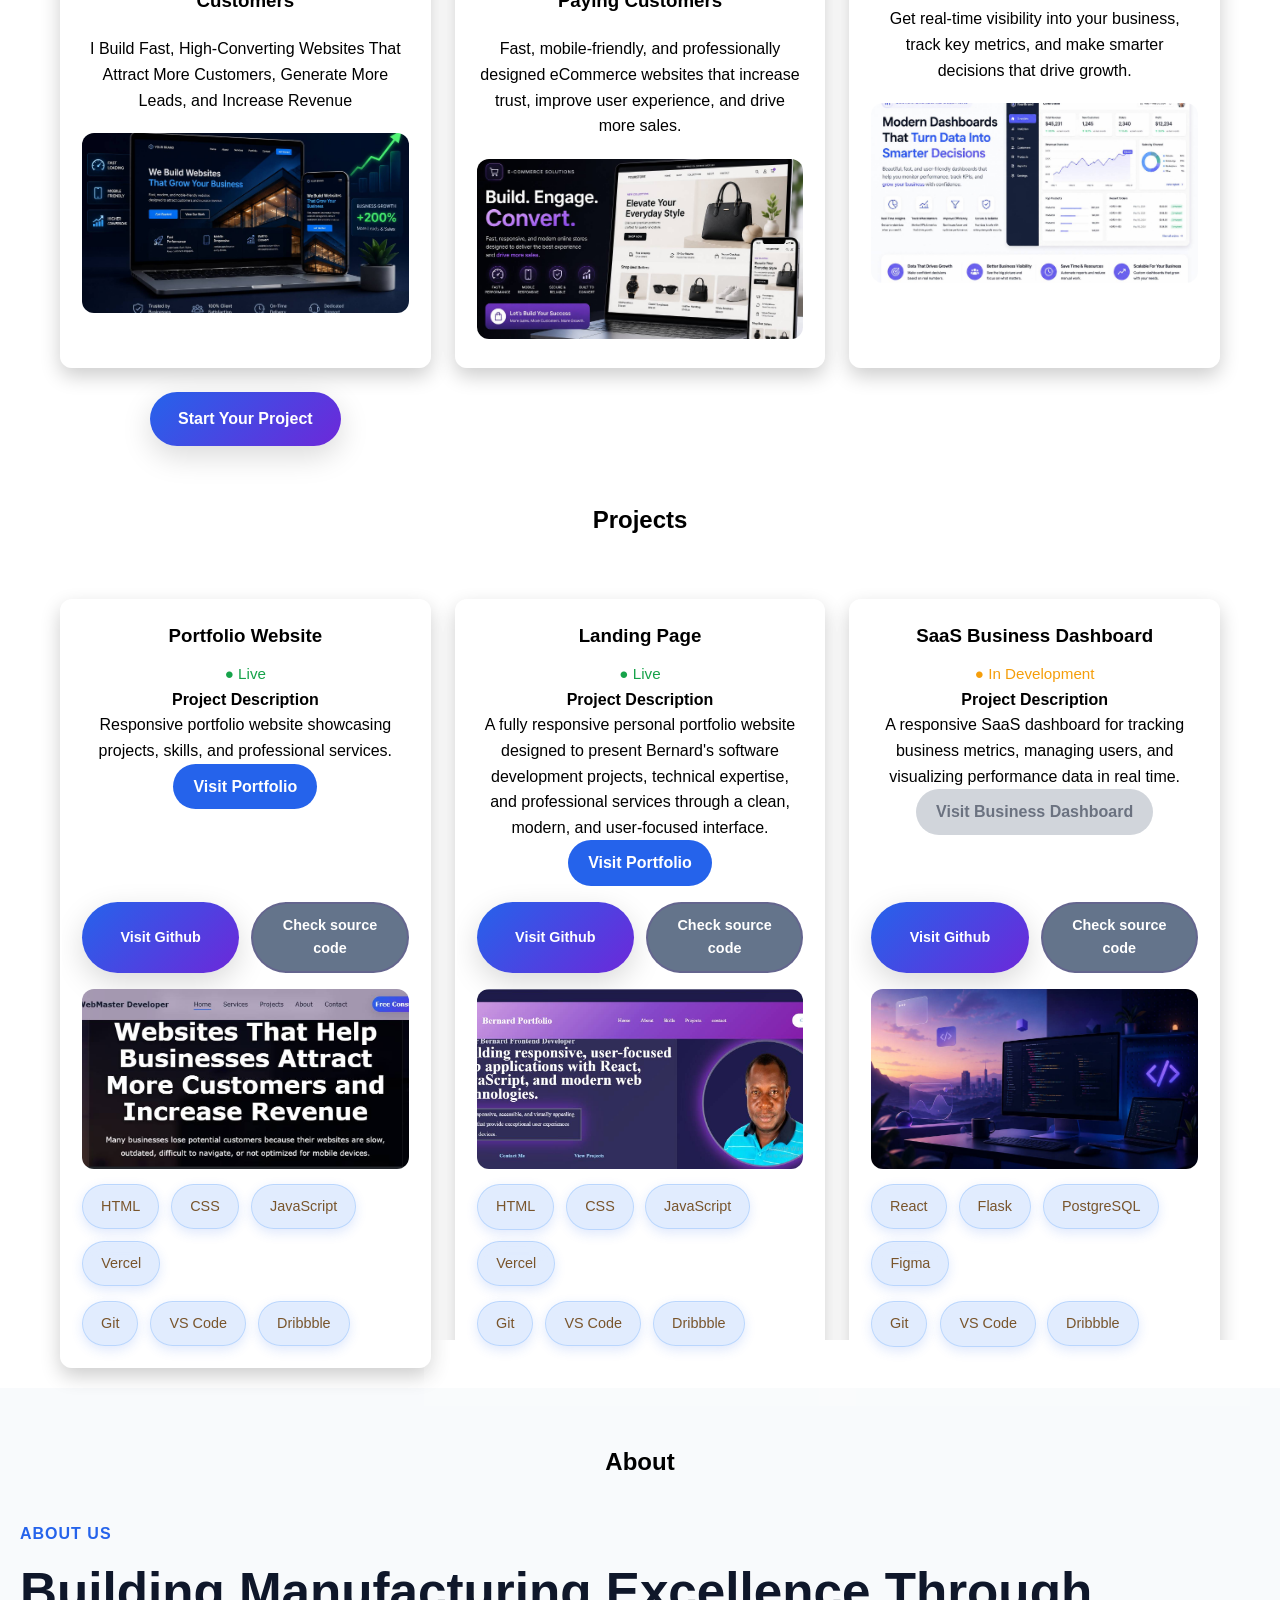
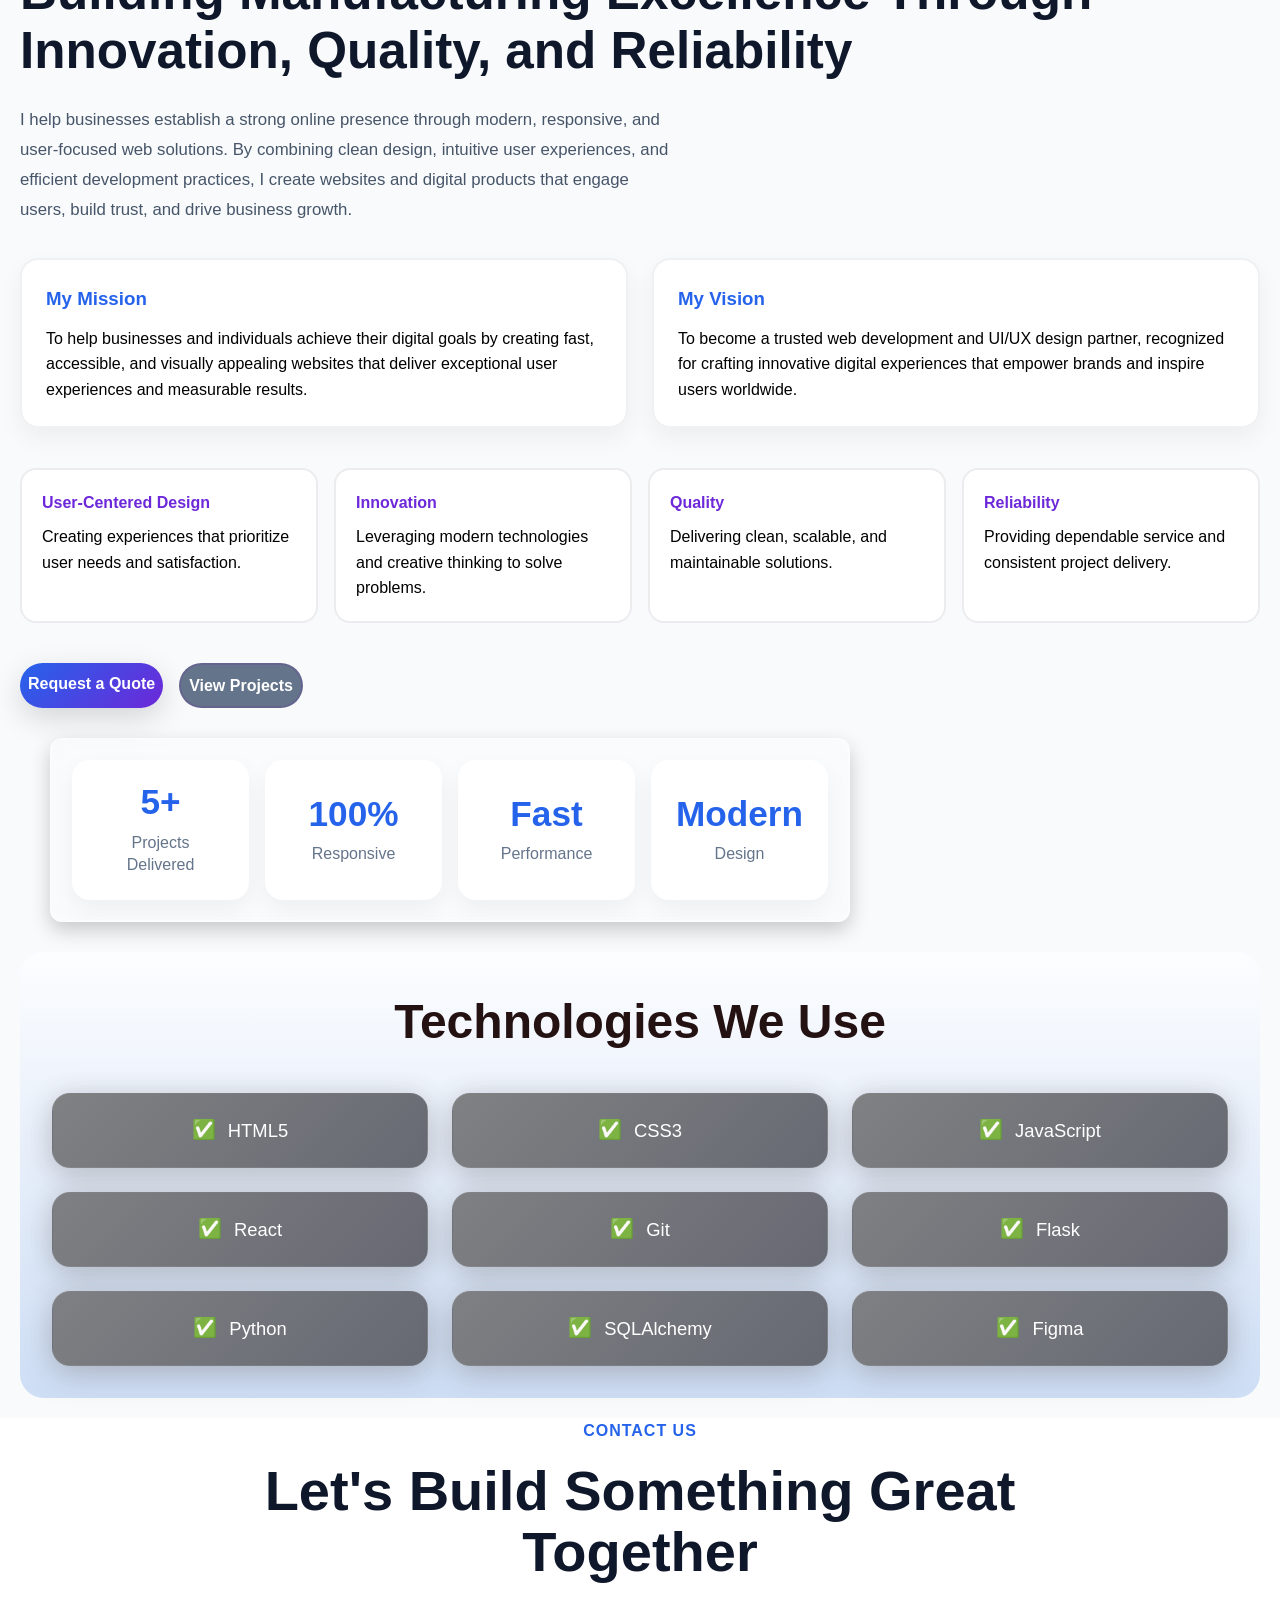
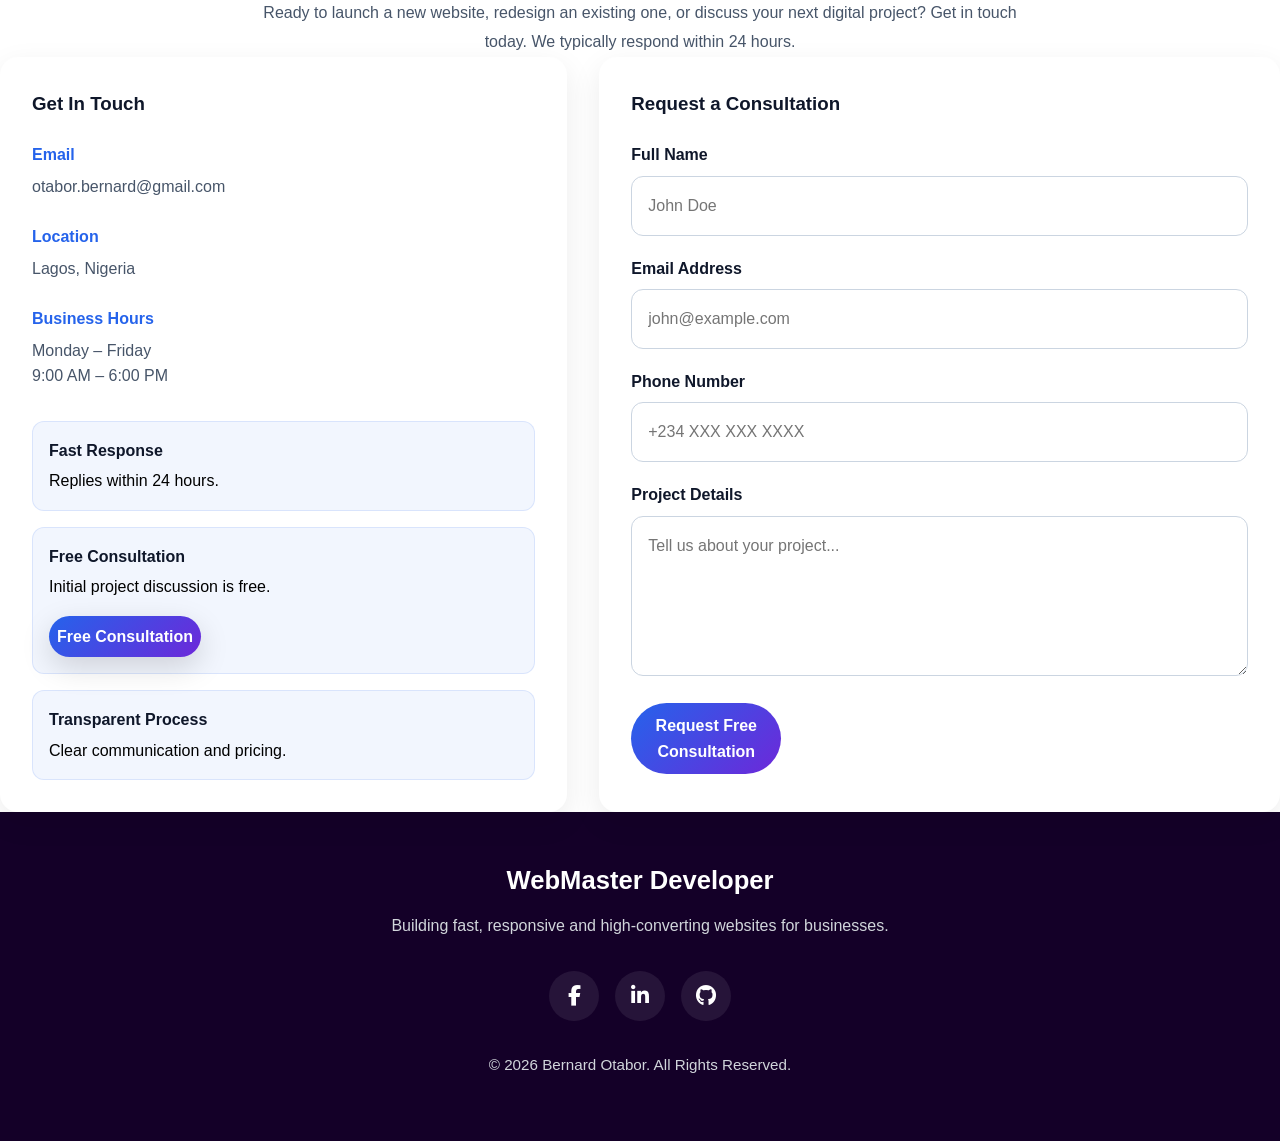
==== commit 0262794f: "Initial portfolio website" ====
--- a/index.html
+++ b/index.html
@@ -6,7 +6,7 @@
 </a>
 
     <head>
-        <title>Landing</title>
+        <title><Bern-portfolio></Bern-portfolio></title>
         <meta charset="UTF-8">
 <meta name="viewport" content="width=device-width, initial-scale=1">
 
@@ -19,11 +19,7 @@
 content="Bernard Otabor, frontend developer, web developer Nigeria, software engineer, portfolio, HTML, CSS, JavaScript, React">
 
 <meta name="author"
-content="Bernard Otabor">onCommand:extension.minifySelection.minifySelection
-onLanguage:css
-onLanguage:html
-
-
+content="Bernard Otabor">
 <meta name="robots"
 content="index,follow,max-image-preview:large">
 <meta property="og:title"
@@ -51,16 +47,16 @@
 
 <meta name="twitter:image"
 content="https://yourdomain.com/images/preview.jpg">
-<link rel="apple-touch-icon" sizes="180x180" href="./c_images/apple-touch-icon.png">
-<link rel="icon" type="image/png" sizes="32x32" href="./c_images/favicon-32x32.png">
-<link rel="icon" type="image/png" sizes="16x16" href="./c_image/favicon-16x16.png">
-<link rel="manifest" href="./c_images/site.webmanifest">
-<link rel="icon" href="./c_images/favicon.ico">
-<link rel="apple-touch-icon" href="./c_images/apple-touch-icon.png">
-<link rel="manifest" href="./c_images/favicon-16x16.png">
+<link rel="apple-touch-icon" sizes="180x180" href="./images/apple-touch-icon.png">
+<link rel="icon" type="image/png" sizes="32x32" href="./images/favicon-32x32.png">
+<link rel="icon" type="image/png" sizes="16x16" href="./image/favicon-16x16.png">
+<link rel="manifest" href="./images/site.webmanifest">
+<link rel="icon" href="./images/favicon.ico">
+<link rel="apple-touch-icon" href="./images/apple-touch-icon.png">
+<link rel="manifest" href="./images/favicon-16x16.png">
 <link rel="canonical"
 href="https://yourdomain.com/">
-<link href="b_style.css" rel="stylesheet">
+<link href="style-min.css" rel="stylesheet">
 <link
 rel="stylesheet"
 href="https://cdnjs.cloudflare.com/ajax/libs/font-awesome/6.7.2/css/all.min.css">
--- a/style-min.css
+++ b/style-min.css
@@ -0,0 +1 @@
+:root{--clr-bg:#f8fafc;--clr-text:#475569;--clr-primary:#2563eb;--clr-secondary:#6d28d9;--clr-accent:#64748b;--clr-white:#ffffff;--clr-dark:#0f172a;--clr-border:rgba(255,255,255,.15);--font-primary:Inter,Verdana,Geneva,Tahoma,sans-serif;--radius-sm:8px;--radius-md:12px;--radius-lg:18px;--radius-pill:999px;--shadow-sm:0 4px 10px rgba(0,0,0,.08);--shadow:0 10px 30px rgba(0,0,0,.08);--shadow-lg:0 10px 30px rgba(0,0,0,.15);--transition:all .25s ease;--container:1440px}html{scroll-behavior:smooth}.skip-link{position:absolute;top:-50px;left:20px;background:#2563eb;color:#fff;padding:12px 20px;text-decoration:none;border-radius:8px;z-index:10000}.skip-link:focus{top:20px}*,*::before,*::after{margin:0;padding:0;box-sizing:border-box;line-height:1.6}body{font-family:var(--font-primary)}.btn{text-decoration:none;padding:.85rem 1.2rem;border-radius:var(--radius-pill);font-weight:600;transition:var(--transition)}.btn--secondary{border:2px solid rgba(105,19,161,.15);color:var(--clr-white);background:var(--clr-accent)}.btn--secondary:hover{background:rgba(5,148,141,.08)}.btn--primary{background:linear-gradient(135deg,var(--clr-primary),var(--clr-secondary));color:var(--clr-white);box-shadow:var(--shadow-lg)}.btn--primary:hover{transform:translateY(-2px)}@media(min-width:1024px){.btn{padding:.8rem;flex-wrap:nowrap}}@media(min-width:768px){.btn{padding:.5rem;flex-wrap:nowrap}}.header{position:sticky;top:0;z-index:999;backdrop-filter:blur(18px);background:rgba(186,172,199,.88);border-bottom:1px solid rgba(15,23,42,.08)}.navbar{max-width:var(--container);margin-inline:auto;padding:1rem 1.25rem;display:flex;align-items:center;justify-content:space-between;gap:1rem}.navbar__brand{display:flex;align-items:center;gap:.75rem;text-decoration:none}.navbar__logo{width:52px;height:52px;object-fit:cover;border-radius:50%}.navbar__brand-name{font-size:clamp(1rem,1vw + .8rem,1.25rem);font-weight:700;color:var(--clr-dark)}.navbar__menu{display:none;list-style:none;gap:2rem}.navbar__link{position:relative;text-decoration:none;color:var(--clr-dark);font-weight:500;transition:var(--transition)}.navbar__link::after{content:"";position:absolute;left:0;bottom:-6px;width:0;height:2px;background:var(--clr-primary);transition:var(--transition)}.navbar__link:hover::after,.navbar__link.active::after{width:100%}.navbar__link:hover{color:var(--clr-primary)}.navbar__actions{display:none;align-items:center;gap:.75rem}@media (min-width:768px) and (max-width:1199px){.navbar__actions .btn--secondary{display:none}}.navbar__toggle{border:none;background:none;font-size:1.8rem;cursor:pointer;color:var(--clr-dark);min-width:44px;min-height:44px}@media (max-width:767px){.navbar{position:relative}.navbar__menu{position:absolute;top:100%;left:0;right:0;display:flex;flex-direction:column;background:#fff;gap:0;overflow:hidden;max-height:0;transition:max-height .35s ease;box-shadow:0 12px 30px rgba(0,0,0,.12);z-index:999}.navbar__menu.active{max-height:500px}.navbar__menu li{border-bottom:1px solid #eee}.navbar__link{display:block;padding:1rem 1.5rem}.navbar__actions{display:none}.navbar__toggle{display:block}}@media (min-width:768px){.navbar__menu{display:flex;position:static;flex-direction:row;max-height:none;overflow:visible;background:transparent;box-shadow:none;gap:2rem}.navbar__actions{display:flex}.navbar__toggle{display:none}}@media (max-width:767px){.navbar{position:relative}.navbar__menu{position:absolute;top:100%;left:0;right:0;display:flex;flex-direction:column;gap:0;background:white;box-shadow:0 12px 30px rgba(0,0,0,.08);overflow:hidden;max-height:0;transition:max-height .35s ease}.navbar__menu.active{max-height:500px}.navbar__menu li{border-bottom:1px solid #eee}.navbar__link{display:block;padding:1rem 1.5rem}.navbar__actions{display:none}}@media (min-width:1440px){.navbar{padding:1.2rem 2rem}.navbar__menu{gap:2.5rem}}#home{min-height:100vh;display:flex;flex-direction:column;justify-content:center;align-items:center;padding:80px 20px;background:linear-gradient(rgba(0,0,0,.75),rgba(0,0,0,.75)),url("./c_images/b-image.png");background-position:center;background-size:cover;background-repeat:no-repeat}.hero-content{max-width:850px;padding:40px;text-align:center;color:#fff;background:rgba(0,0,0,.45);backdrop-filter:blur(10px);border:1px solid rgba(255,255,255,.15);border-radius:20px;box-shadow:0 10px 30px rgba(0,0,0,.25);margin-bottom:30px}.hero-content h1{font-size:clamp(2.5rem,6vw,4.5rem);font-weight:800;line-height:1.1;margin-bottom:24px;text-shadow:0 4px 12px rgba(0,0,0,.5)}.pain-point{font-size:1.25rem;line-height:1.8;color:#f3f4f6;margin-bottom:20px}.solution{font-size:1.15rem;line-height:1.8;color:#dbeafe;margin-bottom:30px}.benefits h2{margin-bottom:20px;font-size:1.5rem}.benefits ul{list-style:none;display:grid;grid-template-columns:repeat(auto-fit,minmax(220px,1fr));gap:15px;padding:0;margin:0}.benefits li{background:rgba(255,255,255,.08);padding:15px;border-radius:12px;font-size:1rem}#cta1-btn{display:flex;flex-wrap:wrap;justify-content:center;gap:15px}#cta1-btn a{text-decoration:none;padding:14px 28px;border-radius:50px;font-weight:600;transition:all .3s ease}@media (max-width:768px){.hero-content{padding:25px}.pain-point,.solution{font-size:1rem}.benefits ul{grid-template-columns:1fr}#cta1-btn{flex-direction:column;width:100%}#cta1-btn a{width:100%;max-width:320px;text-align:center}}.service-title{text-align:center;min-height:120px}.service-title h2,.service-title h3{margin-bottom:20px}.service-title h2{font-weight:800}.service-title h3{font-weight:600}#grid-container,#grid-container_service{display:grid;grid-template-columns:repeat(auto-fit,minmax(300px,1fr));gap:24px;max-width:1200px;margin:0 auto;padding:20px}.title-tag{text-align:center;margin:40px 0 20px}.card,.card_service{background:rgba(255,255,255,.2);backdrop-filter:blur(10px);border:2px solid rgba(255,255,255,.3);box-shadow:0 8px 20px rgba(0,0,0,.2);width:100%;max-width:400px;margin:0 auto;padding:20px;border-radius:12px;overflow:hidden;transition:all .3s ease}.card:hover,.card_service:hover{transform:translateY(-8px);box-shadow:0 20px 40px rgba(0,0,0,.2)}#cta-btn{display:flex;flex-wrap:wrap;justify-content:center;gap:10px}#cta-btn a{text-decoration:none;padding:14px 28px;border-radius:50px;font-weight:600;transition:all .3s ease}@media (max-width:768px){#cta-btn{flex-direction:row;width:100%;padding:.5rem}#cta-btn a{width:100%;max-width:100px;text-align:center;padding:.5rem}}@media (max-width:1024px){#cta-btn a{width:100%;max-width:150px;max-height:100px;text-align:center;padding:1.2rem;flex-direction:column}}.project-title{text-align:center;min-height:120px}.project-title h3{margin-bottom:10px}.card_service p{margin-bottom:20px}.status{margin-bottom:15px;font-size:.95rem}.live{color:#16a34a}.building{color:#f59e0b}.project-btn{display:inline-block;padding:10px 20px;border-radius:30px;text-decoration:none;font-weight:600;background:#2563eb;color:white;transition:.3s}.project-btn:hover{background:#1d4ed8}.project-btn.disabled{background:#d1d5db;color:#6b7280;pointer-events:none}.tech-use span:hover::before,.tool-use span:hover::before{opacity:1}.tech-use,.tool-use{display:flex;flex-wrap:wrap;gap:12px;margin-top:15px}.tech-use span,.tool-use span{display:inline-flex;align-items:center;justify-content:center;padding:10px 18px;font-size:.9rem;font-weight:500;color:#79552c;background:rgba(59,130,246,.15);border:1px solid rgba(96,165,250,.3);border-radius:50px;backdrop-filter:blur(12px);-webkit-backdrop-filter:blur(12px);box-shadow:0 4px 12px rgba(37,99,235,.15),inset 0 1px 1px rgba(255,255,255,.1);transition:all .3s ease;white-space:nowrap}.tech-use span,.tool-use span{position:relative;z-index:1}.tech-use span::before,.tool-use span::before{content:"";position:absolute;inset:-4px;border-radius:inherit;background:radial-gradient(circle,rgba(59,130,246,.35),transparent 70%);opacity:0;transition:opacity .3s ease;z-index:-1}.tech-use span:hover::before,.tool-use span:hover::before{opacity:1}.card_service img,.card img{width:100%;height:180px;object-fit:cover;border-radius:12px}.gitcode_actions{display:grid;grid-template-columns:repeat(2,1fr);gap:.75rem;margin:1rem 0}.gitcode_actions .btn{display:flex;justify-content:center;align-items:center;min-height:42px;padding:.65rem .8rem;text-align:center;font-size:.9rem}.card{display:flex;flex-direction:column;height:100%}.project-title{flex-grow:1}@media (max-width:480px){.gitcode_actions{grid-template-columns:1fr}}.title-tag{text-align:center;margin-top:15px;padding:20px}.about{padding:20px;background:#f8fafc}.hidden{display:none}.about__label{display:inline-block;color:#2563eb;font-weight:600;margin-bottom:1rem;text-transform:uppercase;letter-spacing:1px}.about__title{font-size:clamp(2rem,4vw,3.5rem);line-height:1.15;font-weight:800;color:#0f172a;margin-bottom:1.5rem}.about__description{font-size:1.05rem;line-height:1.8;color:#475569;margin-bottom:2rem;width:100%;max-width:650px}.about__statements{display:grid;gap:1.5rem;margin-bottom:2.5rem}.about__card{background:#ffffff;padding:1.5rem;border-radius:18px;box-shadow:0 10px 25px rgba(0,0,0,.05);border:2px solid rgba(15,23,42,.06)}.about__card h3{margin-bottom:.75rem;color:#2563eb}.about__values{display:grid;gap:1rem;margin-bottom:2.5rem}.value-card{background:#ffffff;padding:1.25rem;border-radius:16px;border:2px solid rgba(15,23,42,.08);transition:.3s ease}.value-card:hover{transform:translateY(-4px)}.value-card h4{color:#6d28d9;margin-bottom:.5rem}.about_card{display:grid;grid-template-columns:repeat(auto-fit,minmax(150px,1fr));gap:1rem;background:rgba(255,255,255,.2);backdrop-filter:blur(10px);border:2px solid rgba(255,255,255,.3);box-shadow:0 8px 20px rgba(0,0,0,.2);width:100%;max-width:800px;margin:30px;padding:20px;border-radius:12px;overflow:hidden;transition:all .3s ease}.about_card:hover{transform:translateY(-8px);box-shadow:0 20px 40px rgba(0,0,0,.2)}.about__actions{display:flex;flex-wrap:wrap;gap:1rem}@media (min-width:768px){.about__values{grid-template-columns:repeat(2,1fr)}.about__statements{grid-template-columns:repeat(2,1fr)}}@media (min-width:1024px){.about__values{grid-template-columns:repeat(4,1fr)}}@media (min-width:1440px){.about{padding:8rem 2rem}}.tech-icon{margin-right:.75rem;font-size:1.2rem}.about__expertise{background:linear-gradient(180deg,#fcfdff,#cedef5);border-radius:24px;padding:2rem;width:100%}.about__expertise h3{text-align:center;font-size:clamp(2rem,4vw,3rem);font-weight:700;color:#241212;margin-bottom:2rem}.expertise-list{list-style:none;display:grid;grid-template-columns:repeat(3,1fr);gap:1.5rem;padding:0;margin:0}.expertise-list li{display:flex;align-items:center;justify-content:center;text-align:center;min-height:75px;padding:1rem;font-size:1.15rem;font-weight:500;color:#ffffff;border-radius:18px;background:linear-gradient(135deg,rgba(121,122,124,.95),rgba(96,98,107,.95));border:1px solid rgba(255,255,255,.05);box-shadow:0 10px 30px rgba(94,91,91,.25),0 0 25px rgba(87,86,88,.12);transition:transform .25s ease,box-shadow .25s ease}.expertise-list li:hover{transform:translateY(-5px);box-shadow:0 15px 35px rgba(0,0,0,.35),0 0 35px rgba(124,58,237,.25)}@media (max-width:680px){.expertise-list{grid-template-columns:repeat(2,1fr)}}@media (max-width:480px){.expertise-list{grid-template-columns:1fr}.expertise-list li{min-height:75px;font-size:1rem}}.statistics{display:grid;grid-template-columns:repeat(auto-fit,minmax(180px,1fr));gap:2rem;margin-top:3rem;align-items:center}.stat-card{display:flex;align-items:center;justify-content:center;gap:.75rem;text-align:center}.stat-card{background:#fff;padding:1.5rem;text-align:center;border-radius:18px;flex-direction:column;box-shadow:0 10px 25px rgba(0,0,0,.05)}.stat-card h3{color:#2563eb;margin:0;font-size:clamp(1.5rem,3vw,2.2rem);font-weight:700;line-height:1}.stat-card p{margin:0;font-size:1rem;color:#64748b;line-height:1.4}.trust-signal{margin-top:30px;padding-top:20px;border-top:1px solid rgba(255,255,255,.15)}.trust-signal p{font-size:1rem;color:#d1d5db;line-height:1.8}.contact{padding:4rem 1.25rem;background:var(--clr-bg)}.contact__header{text-align:center;max-width:800px;margin:0 auto}.contact__label{display:inline-block;color:var(--clr-primary);font-weight:700;text-transform:uppercase;letter-spacing:1px;margin-bottom:1rem}.contact__title{font-size:clamp(2rem,5vw,3.5rem);color:var(--clr-dark);line-height:1.1;margin-bottom:1rem}.contact__description{color:var(--clr-text);line-height:1.8}.contact__content{display:grid;gap:2rem}.contact__info{background:#ffffff;padding:2rem;border-radius:var(--radius-lg);box-shadow:var(--shadow)}.contact__info h3{margin-bottom:1.5rem;color:var(--clr-dark)}.contact__item{margin-bottom:1.5rem}.contact__item h4{color:var(--clr-primary);margin-bottom:.4rem}.contact__item p,.contact__item a{color:var(--clr-text);text-decoration:none}.contact__item a:hover{color:var(--clr-primary)}.contact__form{background:#ffffff;padding:2rem;border-radius:var(--radius-lg);box-shadow:var(--shadow)}.contact__form h3{margin-bottom:1.5rem;color:var(--clr-dark)}.form-group{margin-bottom:1.25rem}.form-group label{display:block;margin-bottom:.5rem;font-weight:600;color:var(--clr-dark)}.form-group input,.form-group textarea{width:100%;padding:1rem;border:1px solid #cbd5e1;border-radius:12px;font-size:1rem;font-family:inherit}.form-group input:focus,.form-group textarea:focus{outline:none;border-color:var(--clr-primary);box-shadow:0 0 0 4px rgba(37,99,235,.15)}.form-group textarea{min-height:160px;resize:vertical}.contact__btn{width:100%;width:150px;border:none;cursor:pointer;padding:10px;font-size:1rem;font-weight:700;border-radius:999px;color:#fff;background:linear-gradient(135deg,var(--clr-primary),var(--clr-secondary));transition:var(--transition)}.contact__btn:hover{transform:translateY(-2px)}.contact__trust{display:grid;gap:1rem;margin-top:2rem}.trust-card{padding:1rem;border-radius:12px;background:rgba(37,99,235,.06);border:1px solid rgba(37,99,235,.12)}.trust-card strong{display:block;margin-bottom:.3rem;color:var(--clr-dark)}.trust-card p{margin:.5rem 0 1rem}.trust-card .btn{display:block;width:fit-content;margin-top:1rem}@media(min-width:768px){.contact__content{grid-template-columns:1fr 1.2fr}}@media(min-width:1440px){.contact{padding:8rem 2rem}}@media(min-width:1024px){.contact{padding:7.5rem}}.footer{background:#140028;color:#fff;text-align:center;padding:3rem 1.5rem}.footer h3{font-size:1.6rem;margin-bottom:.75rem}.footer p{color:#d1d5db;margin-bottom:1rem}.footer__social{display:flex;justify-content:center;gap:1rem;margin:2rem 0}.footer__social a{width:50px;height:50px;display:flex;align-items:center;justify-content:center;border-radius:50%;text-decoration:none;color:#fff;background:rgba(255,255,255,.08);transition:.3s ease}.footer__social a:hover{background:#2563eb;transform:translateY(-5px)}.footer__social i{font-size:1.3rem}.footer__copyright{margin-top:2rem;font-size:.95rem;color:#94a3b8}.footer{background:#140028;color:#fff;text-align:center;padding:3rem 1.5rem}.footer h3{font-size:1.6rem;margin-bottom:.75rem}.footer p{color:#d1d5db;margin-bottom:1rem}.footer__social{display:flex;justify-content:center;gap:1rem;margin:2rem 0}.footer__social a{width:50px;height:50px;display:flex;align-items:center;justify-content:center;border-radius:50%;text-decoration:none;color:#fff;background:rgba(255,255,255,.08);transition:.3s ease}.footer__social a:hover{background:#2563eb;transform:translateY(-5px)}.footer__social i{font-size:1.3rem}.footer__copyright{margin-top:2rem;font-size:.95rem;color:#94a3b8}
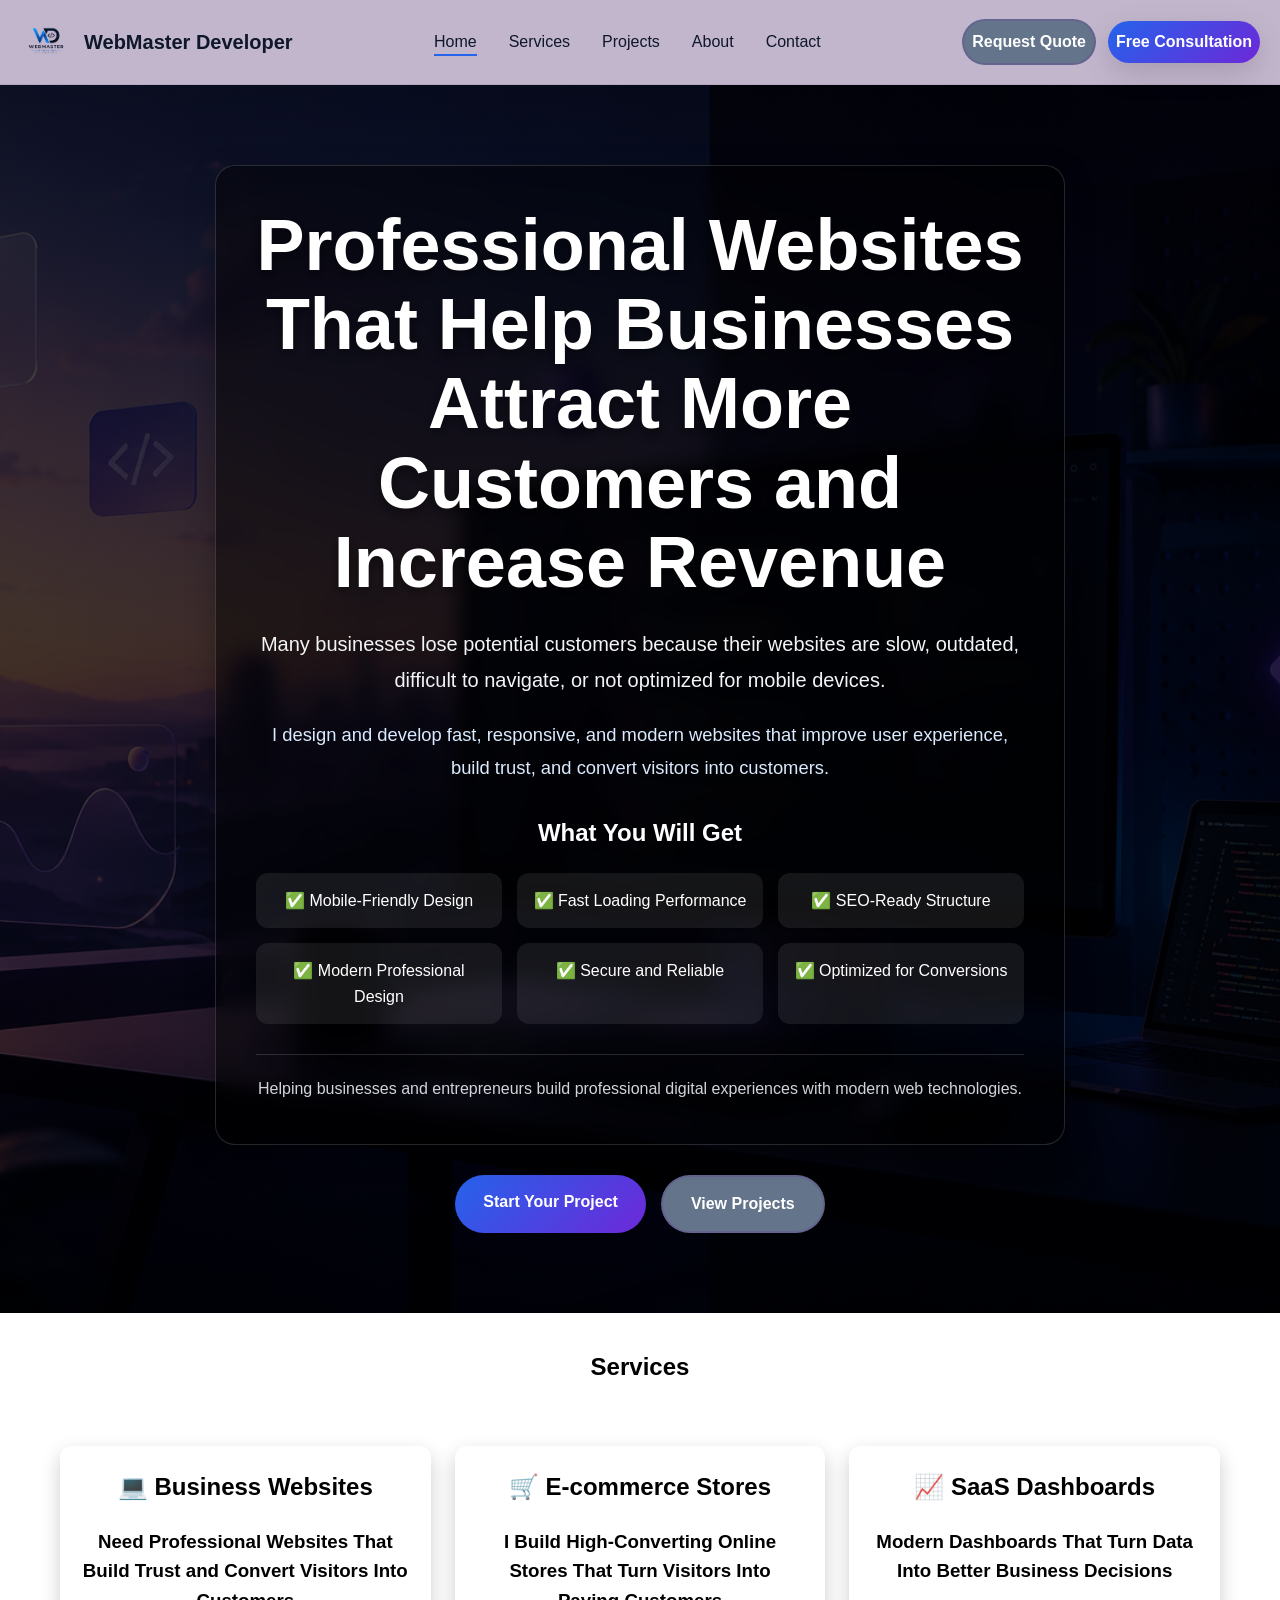
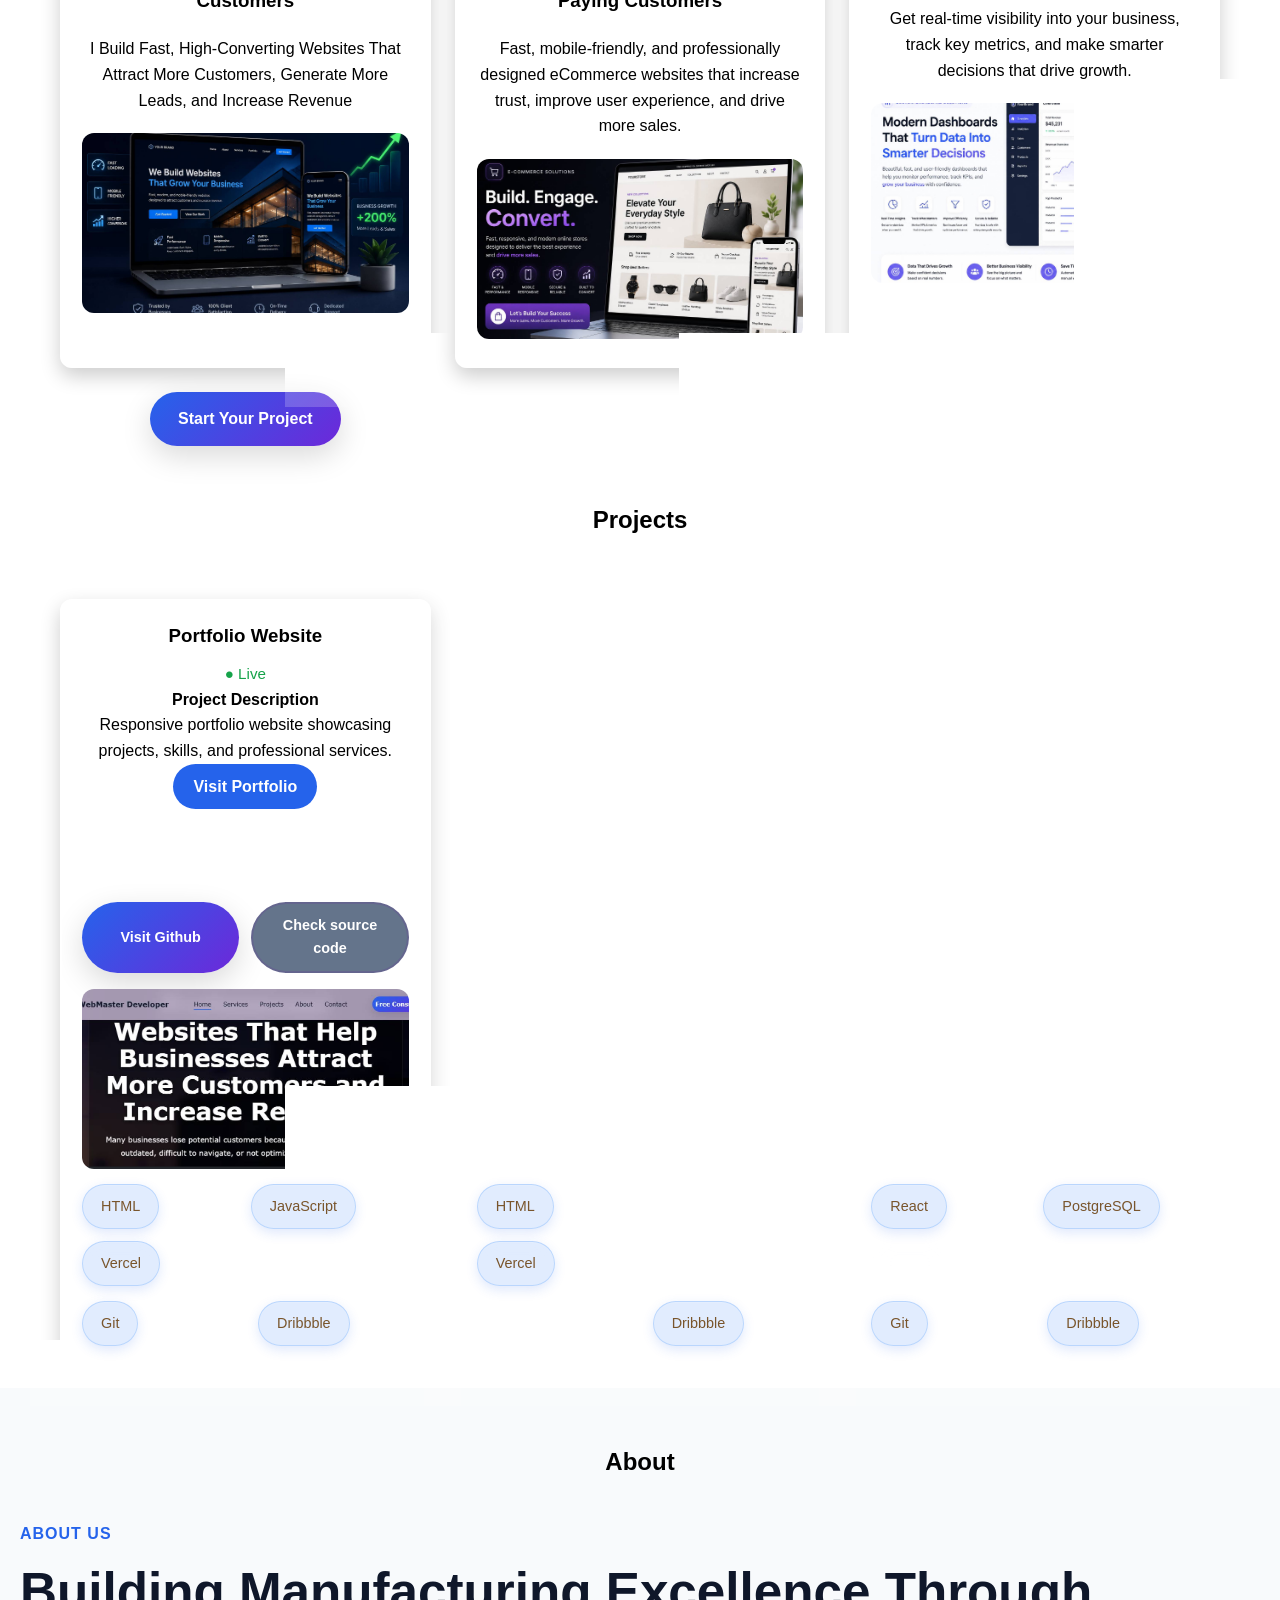
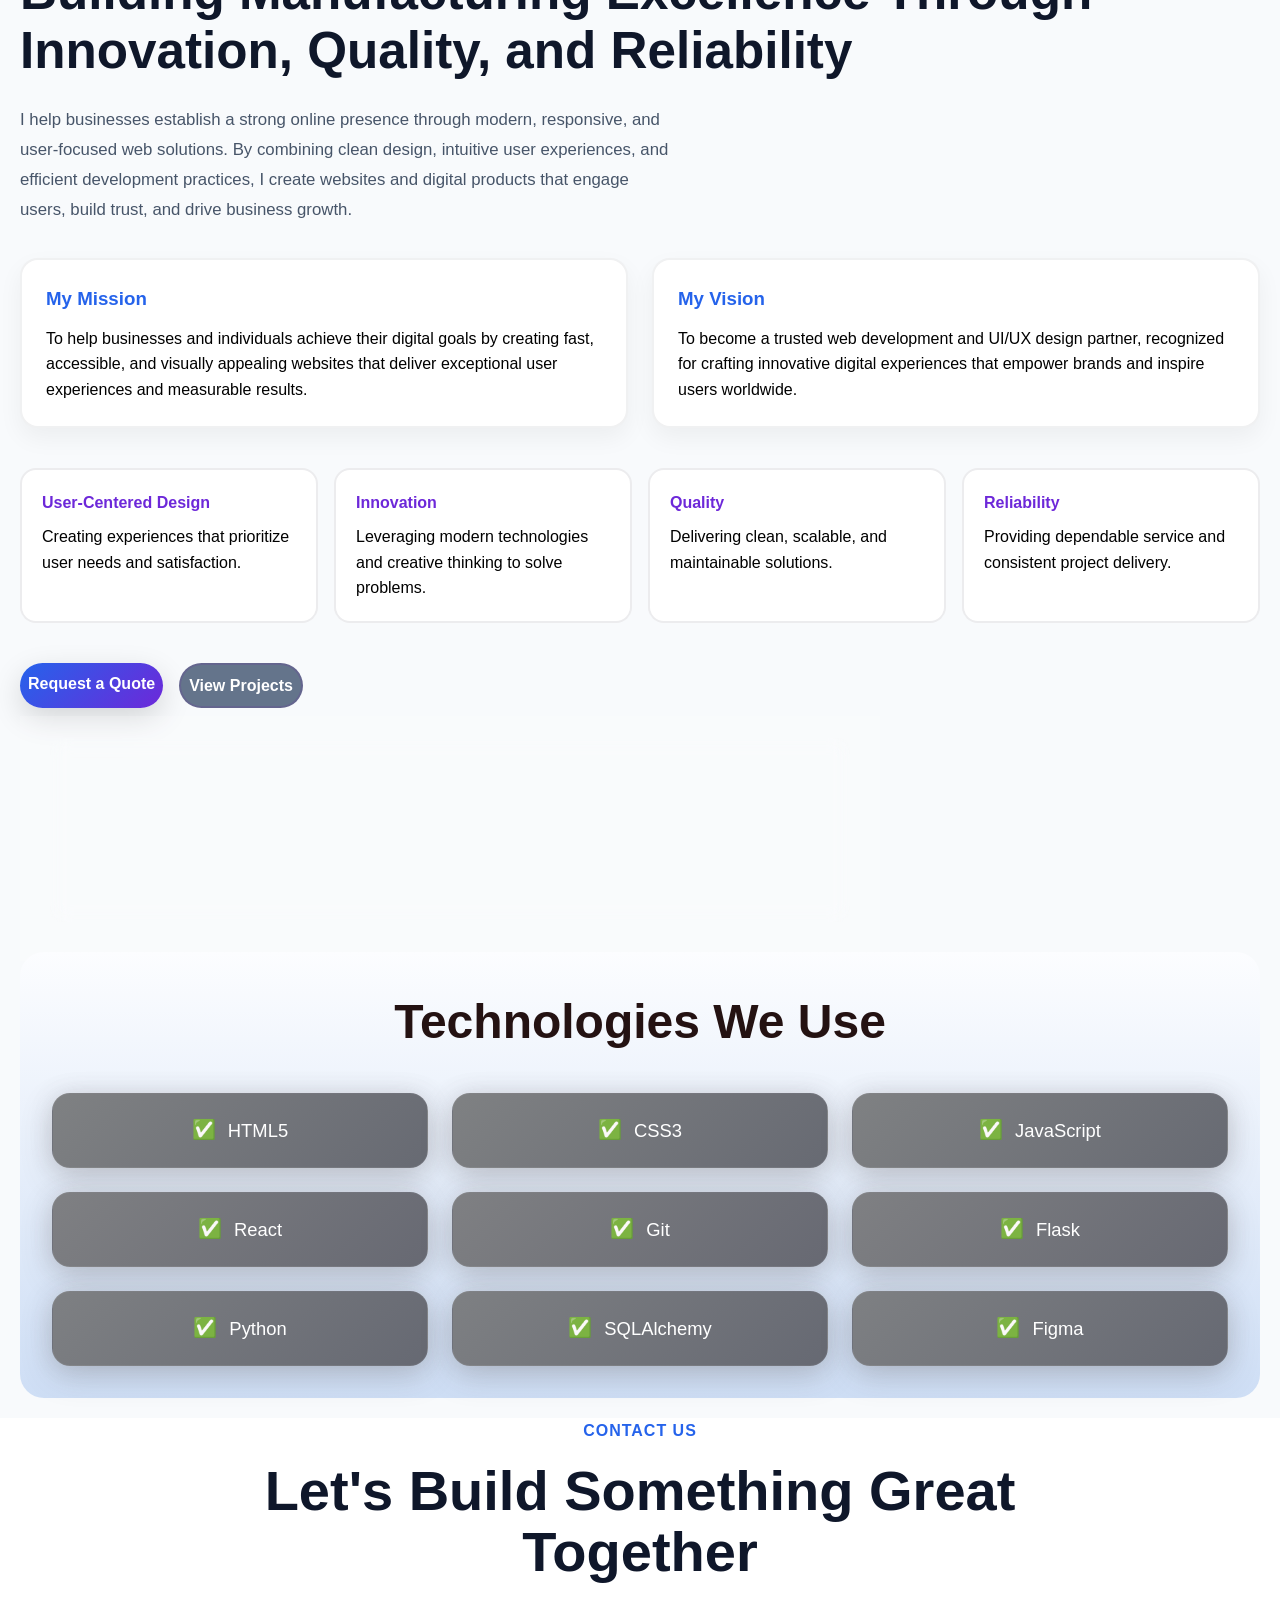
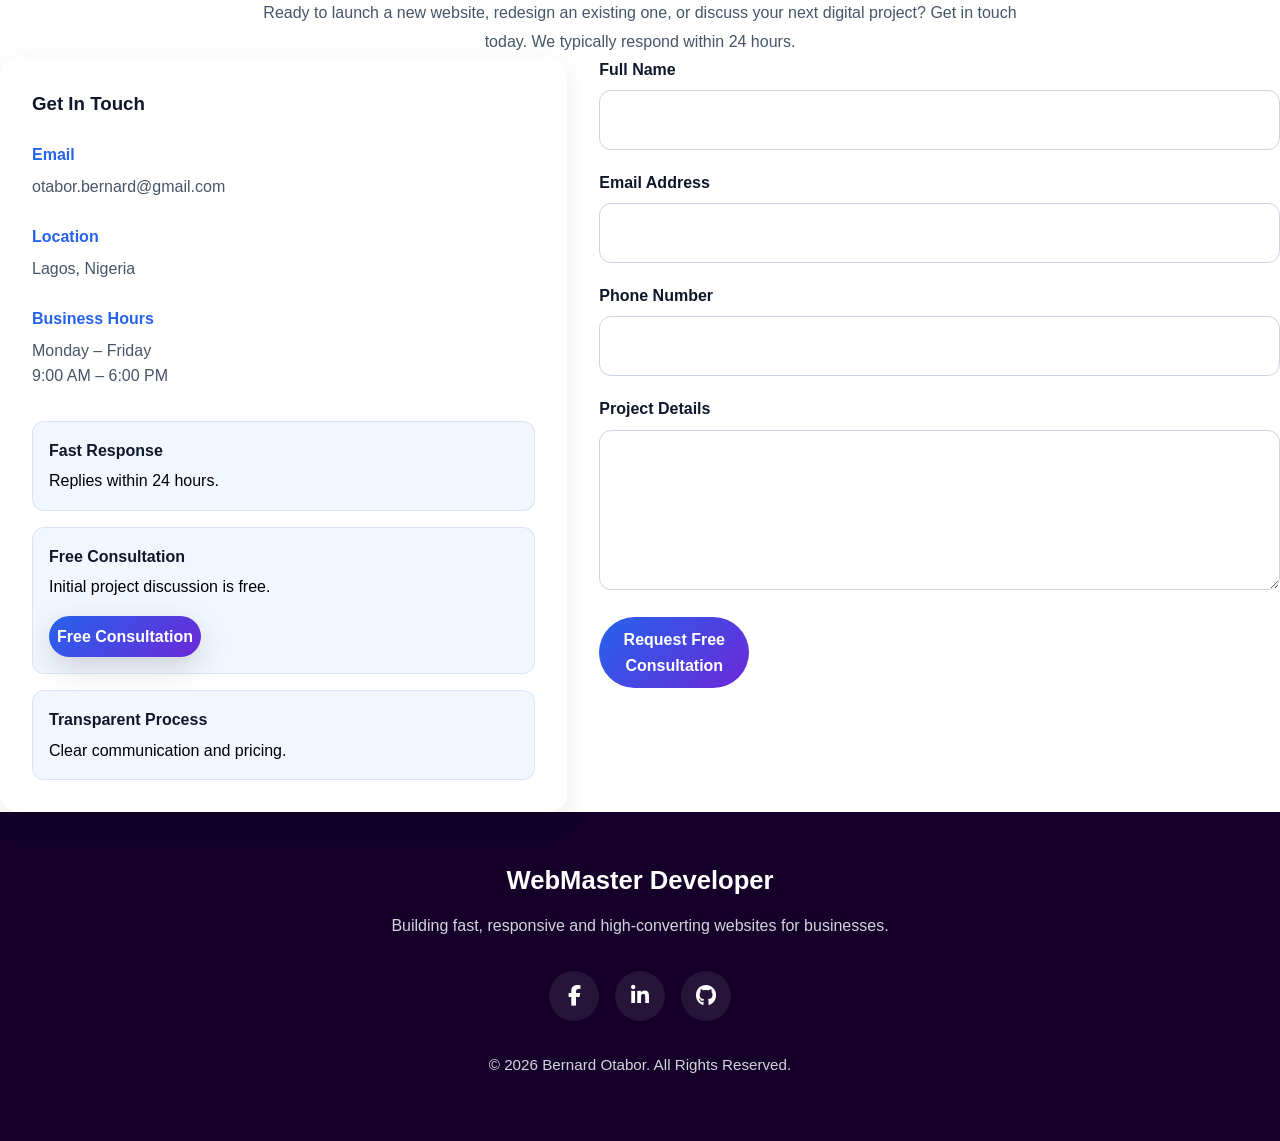
==== commit dfbbe1d8: "update land-portfolio" ====
--- a/index.html
+++ b/index.html
@@ -6,7 +6,7 @@
 </a>
 
     <head>
-        <title><Bern-portfolio></Bern-portfolio></title>
+        <title>Bern-portfolio</title>
         <meta charset="UTF-8">
 <meta name="viewport" content="width=device-width, initial-scale=1">
 
@@ -29,10 +29,10 @@
 content="Responsive websites, business dashboards and modern web applications.">
 
 <meta property="og:image"
-content="https://yourdomain.com/images/preview.jpg">
+content="https://https://otaborbern.github.io/Land-portfolio/images/preview.jpg">
 
 <meta property="og:url"
-content="https://yourdomain.com">
+content="https://https://otaborbern.github.io/Land-portfolio">
 
 <meta property="og:type"
 content="website">
@@ -46,7 +46,7 @@
 content="Responsive websites, business dashboards and modern web applications.">
 
 <meta name="twitter:image"
-content="https://yourdomain.com/images/preview.jpg">
+content="https://https://otaborbern.github.io/Land-portfolio/images/preview.jpg">
 <link rel="apple-touch-icon" sizes="180x180" href="./images/apple-touch-icon.png">
 <link rel="icon" type="image/png" sizes="32x32" href="./images/favicon-32x32.png">
 <link rel="icon" type="image/png" sizes="16x16" href="./image/favicon-16x16.png">
@@ -55,7 +55,7 @@
 <link rel="apple-touch-icon" href="./images/apple-touch-icon.png">
 <link rel="manifest" href="./images/favicon-16x16.png">
 <link rel="canonical"
-href="https://yourdomain.com/">
+href="https://https://otaborbern.github.io/Land-portfolio/">
 <link href="style-min.css" rel="stylesheet">
 <link
 rel="stylesheet"
@@ -67,11 +67,11 @@
 "@context":"https://schema.org",
 "@type":"Person",
 "name":"Bernard Otabor",
-"url":"https://yourdomain.com",
+"url":"https://https://otaborbern.github.io/Land-portfolio",
 "jobTitle":"Frontend Web Developer",
 "sameAs":[
 "https://github.com/otaborBern",
-"https://linkedin.com/in/yourprofile"
+"https://linkedin.com/in/otabor-bernard"
 ]
 }
 
@@ -92,7 +92,7 @@
         <!-- Logo -->
         <a href="#home" class="navbar__brand" aria-label="WebMaster Developer Home">
             <img
-                src="./c_images/logo.png"
+                src="./images/logo.png"
                 alt="WebMaster Developer Logo"
                 class="navbar__logo"
             >
@@ -876,78 +876,46 @@
 
                         <!-- Contact Form -->
 
-                        <div class="contact__form">
-
-                            <h3>Request a Consultation</h3>
-
-                            <form>
-
-                                <div class="form-group">
-
-                                    <label for="name">
-                                        Full Name
-                                    </label>
+                                <form id="contact-form"  action="https://api.web3forms.com/submit" method="POST">
 
                                     <input
-                                    type="text"
-                                    id="name"
-                                    name="name"
-                                    placeholder="John Doe"
-                                    required>
-
-                                </div>
-
-                                <div class="form-group">
-
-                                    <label for="email">
-                                        Email Address
-                                    </label>
-
+                                        type="hidden"
+                                        name="access_key"
+                                        value="c2ed1945-bfc1-40e4-a077-d452e4d50bd7">
+
+                                    <!-- Honeypot -->
                                     <input
-                                    type="email"
-                                    id="email"
-                                    name="email"
-                                    placeholder="john@example.com"
-                                    required>
-
-                                </div>
-
-                                <div class="form-group">
-
-                                    <label for="phone">
-                                        Phone Number
-                                    </label>
-
-                                    <input
-                                    type="tel"
-                                    id="phone"
-                                    name="phone"
-                                    placeholder="+234 XXX XXX XXXX">
-
-                                </div>
-
-                                <div class="form-group">
-
-                                    <label for="message">
-                                        Project Details
-                                    </label>
-
-                                    <textarea
-                                    id="message"
-                                    name="message"
-                                    placeholder="Tell us about your project..."
-                                    required></textarea>
-
-                                </div>
-
-                                <button
-                                type="submit"
-                                class="contact__btn">
-                                    Request Free Consultation
-                                </button>
-
-                            </form>
-
+                                        type="checkbox"
+                                        name="botcheck"
+                                        style="display:none;">
+
+                                    <div class="form-group">
+                                        <label>Full Name</label>
+                                        <input type="text" name="name" required>
+                                    </div>
+
+                                    <div class="form-group">
+                                        <label>Email Address</label>
+                                        <input type="email" name="email" required>
+                                    </div>
+
+                                    <div class="form-group">
+                                        <label>Phone Number</label>
+                                        <input type="tel" name="phone">
+                                    </div>
+
+                                    <div class="form-group">
+                                        <label>Project Details</label>
+                                        <textarea name="message" required></textarea>
+                                    </div>
+
+                                    <button type="submit" class="contact__btn">
+                                        Request Free Consultation
+                                    </button>
+
+                                    <p id="result"></p>
+
+                                </form>
                         </div>
 
                     </div>
--- a/style-min.css
+++ b/style-min.css
@@ -1 +1 @@
-:root{--clr-bg:#f8fafc;--clr-text:#475569;--clr-primary:#2563eb;--clr-secondary:#6d28d9;--clr-accent:#64748b;--clr-white:#ffffff;--clr-dark:#0f172a;--clr-border:rgba(255,255,255,.15);--font-primary:Inter,Verdana,Geneva,Tahoma,sans-serif;--radius-sm:8px;--radius-md:12px;--radius-lg:18px;--radius-pill:999px;--shadow-sm:0 4px 10px rgba(0,0,0,.08);--shadow:0 10px 30px rgba(0,0,0,.08);--shadow-lg:0 10px 30px rgba(0,0,0,.15);--transition:all .25s ease;--container:1440px}html{scroll-behavior:smooth}.skip-link{position:absolute;top:-50px;left:20px;background:#2563eb;color:#fff;padding:12px 20px;text-decoration:none;border-radius:8px;z-index:10000}.skip-link:focus{top:20px}*,*::before,*::after{margin:0;padding:0;box-sizing:border-box;line-height:1.6}body{font-family:var(--font-primary)}.btn{text-decoration:none;padding:.85rem 1.2rem;border-radius:var(--radius-pill);font-weight:600;transition:var(--transition)}.btn--secondary{border:2px solid rgba(105,19,161,.15);color:var(--clr-white);background:var(--clr-accent)}.btn--secondary:hover{background:rgba(5,148,141,.08)}.btn--primary{background:linear-gradient(135deg,var(--clr-primary),var(--clr-secondary));color:var(--clr-white);box-shadow:var(--shadow-lg)}.btn--primary:hover{transform:translateY(-2px)}@media(min-width:1024px){.btn{padding:.8rem;flex-wrap:nowrap}}@media(min-width:768px){.btn{padding:.5rem;flex-wrap:nowrap}}.header{position:sticky;top:0;z-index:999;backdrop-filter:blur(18px);background:rgba(186,172,199,.88);border-bottom:1px solid rgba(15,23,42,.08)}.navbar{max-width:var(--container);margin-inline:auto;padding:1rem 1.25rem;display:flex;align-items:center;justify-content:space-between;gap:1rem}.navbar__brand{display:flex;align-items:center;gap:.75rem;text-decoration:none}.navbar__logo{width:52px;height:52px;object-fit:cover;border-radius:50%}.navbar__brand-name{font-size:clamp(1rem,1vw + .8rem,1.25rem);font-weight:700;color:var(--clr-dark)}.navbar__menu{display:none;list-style:none;gap:2rem}.navbar__link{position:relative;text-decoration:none;color:var(--clr-dark);font-weight:500;transition:var(--transition)}.navbar__link::after{content:"";position:absolute;left:0;bottom:-6px;width:0;height:2px;background:var(--clr-primary);transition:var(--transition)}.navbar__link:hover::after,.navbar__link.active::after{width:100%}.navbar__link:hover{color:var(--clr-primary)}.navbar__actions{display:none;align-items:center;gap:.75rem}@media (min-width:768px) and (max-width:1199px){.navbar__actions .btn--secondary{display:none}}.navbar__toggle{border:none;background:none;font-size:1.8rem;cursor:pointer;color:var(--clr-dark);min-width:44px;min-height:44px}@media (max-width:767px){.navbar{position:relative}.navbar__menu{position:absolute;top:100%;left:0;right:0;display:flex;flex-direction:column;background:#fff;gap:0;overflow:hidden;max-height:0;transition:max-height .35s ease;box-shadow:0 12px 30px rgba(0,0,0,.12);z-index:999}.navbar__menu.active{max-height:500px}.navbar__menu li{border-bottom:1px solid #eee}.navbar__link{display:block;padding:1rem 1.5rem}.navbar__actions{display:none}.navbar__toggle{display:block}}@media (min-width:768px){.navbar__menu{display:flex;position:static;flex-direction:row;max-height:none;overflow:visible;background:transparent;box-shadow:none;gap:2rem}.navbar__actions{display:flex}.navbar__toggle{display:none}}@media (max-width:767px){.navbar{position:relative}.navbar__menu{position:absolute;top:100%;left:0;right:0;display:flex;flex-direction:column;gap:0;background:white;box-shadow:0 12px 30px rgba(0,0,0,.08);overflow:hidden;max-height:0;transition:max-height .35s ease}.navbar__menu.active{max-height:500px}.navbar__menu li{border-bottom:1px solid #eee}.navbar__link{display:block;padding:1rem 1.5rem}.navbar__actions{display:none}}@media (min-width:1440px){.navbar{padding:1.2rem 2rem}.navbar__menu{gap:2.5rem}}#home{min-height:100vh;display:flex;flex-direction:column;justify-content:center;align-items:center;padding:80px 20px;background:linear-gradient(rgba(0,0,0,.75),rgba(0,0,0,.75)),url("./c_images/b-image.png");background-position:center;background-size:cover;background-repeat:no-repeat}.hero-content{max-width:850px;padding:40px;text-align:center;color:#fff;background:rgba(0,0,0,.45);backdrop-filter:blur(10px);border:1px solid rgba(255,255,255,.15);border-radius:20px;box-shadow:0 10px 30px rgba(0,0,0,.25);margin-bottom:30px}.hero-content h1{font-size:clamp(2.5rem,6vw,4.5rem);font-weight:800;line-height:1.1;margin-bottom:24px;text-shadow:0 4px 12px rgba(0,0,0,.5)}.pain-point{font-size:1.25rem;line-height:1.8;color:#f3f4f6;margin-bottom:20px}.solution{font-size:1.15rem;line-height:1.8;color:#dbeafe;margin-bottom:30px}.benefits h2{margin-bottom:20px;font-size:1.5rem}.benefits ul{list-style:none;display:grid;grid-template-columns:repeat(auto-fit,minmax(220px,1fr));gap:15px;padding:0;margin:0}.benefits li{background:rgba(255,255,255,.08);padding:15px;border-radius:12px;font-size:1rem}#cta1-btn{display:flex;flex-wrap:wrap;justify-content:center;gap:15px}#cta1-btn a{text-decoration:none;padding:14px 28px;border-radius:50px;font-weight:600;transition:all .3s ease}@media (max-width:768px){.hero-content{padding:25px}.pain-point,.solution{font-size:1rem}.benefits ul{grid-template-columns:1fr}#cta1-btn{flex-direction:column;width:100%}#cta1-btn a{width:100%;max-width:320px;text-align:center}}.service-title{text-align:center;min-height:120px}.service-title h2,.service-title h3{margin-bottom:20px}.service-title h2{font-weight:800}.service-title h3{font-weight:600}#grid-container,#grid-container_service{display:grid;grid-template-columns:repeat(auto-fit,minmax(300px,1fr));gap:24px;max-width:1200px;margin:0 auto;padding:20px}.title-tag{text-align:center;margin:40px 0 20px}.card,.card_service{background:rgba(255,255,255,.2);backdrop-filter:blur(10px);border:2px solid rgba(255,255,255,.3);box-shadow:0 8px 20px rgba(0,0,0,.2);width:100%;max-width:400px;margin:0 auto;padding:20px;border-radius:12px;overflow:hidden;transition:all .3s ease}.card:hover,.card_service:hover{transform:translateY(-8px);box-shadow:0 20px 40px rgba(0,0,0,.2)}#cta-btn{display:flex;flex-wrap:wrap;justify-content:center;gap:10px}#cta-btn a{text-decoration:none;padding:14px 28px;border-radius:50px;font-weight:600;transition:all .3s ease}@media (max-width:768px){#cta-btn{flex-direction:row;width:100%;padding:.5rem}#cta-btn a{width:100%;max-width:100px;text-align:center;padding:.5rem}}@media (max-width:1024px){#cta-btn a{width:100%;max-width:150px;max-height:100px;text-align:center;padding:1.2rem;flex-direction:column}}.project-title{text-align:center;min-height:120px}.project-title h3{margin-bottom:10px}.card_service p{margin-bottom:20px}.status{margin-bottom:15px;font-size:.95rem}.live{color:#16a34a}.building{color:#f59e0b}.project-btn{display:inline-block;padding:10px 20px;border-radius:30px;text-decoration:none;font-weight:600;background:#2563eb;color:white;transition:.3s}.project-btn:hover{background:#1d4ed8}.project-btn.disabled{background:#d1d5db;color:#6b7280;pointer-events:none}.tech-use span:hover::before,.tool-use span:hover::before{opacity:1}.tech-use,.tool-use{display:flex;flex-wrap:wrap;gap:12px;margin-top:15px}.tech-use span,.tool-use span{display:inline-flex;align-items:center;justify-content:center;padding:10px 18px;font-size:.9rem;font-weight:500;color:#79552c;background:rgba(59,130,246,.15);border:1px solid rgba(96,165,250,.3);border-radius:50px;backdrop-filter:blur(12px);-webkit-backdrop-filter:blur(12px);box-shadow:0 4px 12px rgba(37,99,235,.15),inset 0 1px 1px rgba(255,255,255,.1);transition:all .3s ease;white-space:nowrap}.tech-use span,.tool-use span{position:relative;z-index:1}.tech-use span::before,.tool-use span::before{content:"";position:absolute;inset:-4px;border-radius:inherit;background:radial-gradient(circle,rgba(59,130,246,.35),transparent 70%);opacity:0;transition:opacity .3s ease;z-index:-1}.tech-use span:hover::before,.tool-use span:hover::before{opacity:1}.card_service img,.card img{width:100%;height:180px;object-fit:cover;border-radius:12px}.gitcode_actions{display:grid;grid-template-columns:repeat(2,1fr);gap:.75rem;margin:1rem 0}.gitcode_actions .btn{display:flex;justify-content:center;align-items:center;min-height:42px;padding:.65rem .8rem;text-align:center;font-size:.9rem}.card{display:flex;flex-direction:column;height:100%}.project-title{flex-grow:1}@media (max-width:480px){.gitcode_actions{grid-template-columns:1fr}}.title-tag{text-align:center;margin-top:15px;padding:20px}.about{padding:20px;background:#f8fafc}.hidden{display:none}.about__label{display:inline-block;color:#2563eb;font-weight:600;margin-bottom:1rem;text-transform:uppercase;letter-spacing:1px}.about__title{font-size:clamp(2rem,4vw,3.5rem);line-height:1.15;font-weight:800;color:#0f172a;margin-bottom:1.5rem}.about__description{font-size:1.05rem;line-height:1.8;color:#475569;margin-bottom:2rem;width:100%;max-width:650px}.about__statements{display:grid;gap:1.5rem;margin-bottom:2.5rem}.about__card{background:#ffffff;padding:1.5rem;border-radius:18px;box-shadow:0 10px 25px rgba(0,0,0,.05);border:2px solid rgba(15,23,42,.06)}.about__card h3{margin-bottom:.75rem;color:#2563eb}.about__values{display:grid;gap:1rem;margin-bottom:2.5rem}.value-card{background:#ffffff;padding:1.25rem;border-radius:16px;border:2px solid rgba(15,23,42,.08);transition:.3s ease}.value-card:hover{transform:translateY(-4px)}.value-card h4{color:#6d28d9;margin-bottom:.5rem}.about_card{display:grid;grid-template-columns:repeat(auto-fit,minmax(150px,1fr));gap:1rem;background:rgba(255,255,255,.2);backdrop-filter:blur(10px);border:2px solid rgba(255,255,255,.3);box-shadow:0 8px 20px rgba(0,0,0,.2);width:100%;max-width:800px;margin:30px;padding:20px;border-radius:12px;overflow:hidden;transition:all .3s ease}.about_card:hover{transform:translateY(-8px);box-shadow:0 20px 40px rgba(0,0,0,.2)}.about__actions{display:flex;flex-wrap:wrap;gap:1rem}@media (min-width:768px){.about__values{grid-template-columns:repeat(2,1fr)}.about__statements{grid-template-columns:repeat(2,1fr)}}@media (min-width:1024px){.about__values{grid-template-columns:repeat(4,1fr)}}@media (min-width:1440px){.about{padding:8rem 2rem}}.tech-icon{margin-right:.75rem;font-size:1.2rem}.about__expertise{background:linear-gradient(180deg,#fcfdff,#cedef5);border-radius:24px;padding:2rem;width:100%}.about__expertise h3{text-align:center;font-size:clamp(2rem,4vw,3rem);font-weight:700;color:#241212;margin-bottom:2rem}.expertise-list{list-style:none;display:grid;grid-template-columns:repeat(3,1fr);gap:1.5rem;padding:0;margin:0}.expertise-list li{display:flex;align-items:center;justify-content:center;text-align:center;min-height:75px;padding:1rem;font-size:1.15rem;font-weight:500;color:#ffffff;border-radius:18px;background:linear-gradient(135deg,rgba(121,122,124,.95),rgba(96,98,107,.95));border:1px solid rgba(255,255,255,.05);box-shadow:0 10px 30px rgba(94,91,91,.25),0 0 25px rgba(87,86,88,.12);transition:transform .25s ease,box-shadow .25s ease}.expertise-list li:hover{transform:translateY(-5px);box-shadow:0 15px 35px rgba(0,0,0,.35),0 0 35px rgba(124,58,237,.25)}@media (max-width:680px){.expertise-list{grid-template-columns:repeat(2,1fr)}}@media (max-width:480px){.expertise-list{grid-template-columns:1fr}.expertise-list li{min-height:75px;font-size:1rem}}.statistics{display:grid;grid-template-columns:repeat(auto-fit,minmax(180px,1fr));gap:2rem;margin-top:3rem;align-items:center}.stat-card{display:flex;align-items:center;justify-content:center;gap:.75rem;text-align:center}.stat-card{background:#fff;padding:1.5rem;text-align:center;border-radius:18px;flex-direction:column;box-shadow:0 10px 25px rgba(0,0,0,.05)}.stat-card h3{color:#2563eb;margin:0;font-size:clamp(1.5rem,3vw,2.2rem);font-weight:700;line-height:1}.stat-card p{margin:0;font-size:1rem;color:#64748b;line-height:1.4}.trust-signal{margin-top:30px;padding-top:20px;border-top:1px solid rgba(255,255,255,.15)}.trust-signal p{font-size:1rem;color:#d1d5db;line-height:1.8}.contact{padding:4rem 1.25rem;background:var(--clr-bg)}.contact__header{text-align:center;max-width:800px;margin:0 auto}.contact__label{display:inline-block;color:var(--clr-primary);font-weight:700;text-transform:uppercase;letter-spacing:1px;margin-bottom:1rem}.contact__title{font-size:clamp(2rem,5vw,3.5rem);color:var(--clr-dark);line-height:1.1;margin-bottom:1rem}.contact__description{color:var(--clr-text);line-height:1.8}.contact__content{display:grid;gap:2rem}.contact__info{background:#ffffff;padding:2rem;border-radius:var(--radius-lg);box-shadow:var(--shadow)}.contact__info h3{margin-bottom:1.5rem;color:var(--clr-dark)}.contact__item{margin-bottom:1.5rem}.contact__item h4{color:var(--clr-primary);margin-bottom:.4rem}.contact__item p,.contact__item a{color:var(--clr-text);text-decoration:none}.contact__item a:hover{color:var(--clr-primary)}.contact__form{background:#ffffff;padding:2rem;border-radius:var(--radius-lg);box-shadow:var(--shadow)}.contact__form h3{margin-bottom:1.5rem;color:var(--clr-dark)}.form-group{margin-bottom:1.25rem}.form-group label{display:block;margin-bottom:.5rem;font-weight:600;color:var(--clr-dark)}.form-group input,.form-group textarea{width:100%;padding:1rem;border:1px solid #cbd5e1;border-radius:12px;font-size:1rem;font-family:inherit}.form-group input:focus,.form-group textarea:focus{outline:none;border-color:var(--clr-primary);box-shadow:0 0 0 4px rgba(37,99,235,.15)}.form-group textarea{min-height:160px;resize:vertical}.contact__btn{width:100%;width:150px;border:none;cursor:pointer;padding:10px;font-size:1rem;font-weight:700;border-radius:999px;color:#fff;background:linear-gradient(135deg,var(--clr-primary),var(--clr-secondary));transition:var(--transition)}.contact__btn:hover{transform:translateY(-2px)}.contact__trust{display:grid;gap:1rem;margin-top:2rem}.trust-card{padding:1rem;border-radius:12px;background:rgba(37,99,235,.06);border:1px solid rgba(37,99,235,.12)}.trust-card strong{display:block;margin-bottom:.3rem;color:var(--clr-dark)}.trust-card p{margin:.5rem 0 1rem}.trust-card .btn{display:block;width:fit-content;margin-top:1rem}@media(min-width:768px){.contact__content{grid-template-columns:1fr 1.2fr}}@media(min-width:1440px){.contact{padding:8rem 2rem}}@media(min-width:1024px){.contact{padding:7.5rem}}.footer{background:#140028;color:#fff;text-align:center;padding:3rem 1.5rem}.footer h3{font-size:1.6rem;margin-bottom:.75rem}.footer p{color:#d1d5db;margin-bottom:1rem}.footer__social{display:flex;justify-content:center;gap:1rem;margin:2rem 0}.footer__social a{width:50px;height:50px;display:flex;align-items:center;justify-content:center;border-radius:50%;text-decoration:none;color:#fff;background:rgba(255,255,255,.08);transition:.3s ease}.footer__social a:hover{background:#2563eb;transform:translateY(-5px)}.footer__social i{font-size:1.3rem}.footer__copyright{margin-top:2rem;font-size:.95rem;color:#94a3b8}.footer{background:#140028;color:#fff;text-align:center;padding:3rem 1.5rem}.footer h3{font-size:1.6rem;margin-bottom:.75rem}.footer p{color:#d1d5db;margin-bottom:1rem}.footer__social{display:flex;justify-content:center;gap:1rem;margin:2rem 0}.footer__social a{width:50px;height:50px;display:flex;align-items:center;justify-content:center;border-radius:50%;text-decoration:none;color:#fff;background:rgba(255,255,255,.08);transition:.3s ease}.footer__social a:hover{background:#2563eb;transform:translateY(-5px)}.footer__social i{font-size:1.3rem}.footer__copyright{margin-top:2rem;font-size:.95rem;color:#94a3b8}+:root{--clr-bg:#f8fafc;--clr-text:#475569;--clr-primary:#2563eb;--clr-secondary:#6d28d9;--clr-accent:#64748b;--clr-white:#ffffff;--clr-dark:#0f172a;--clr-border:rgba(255,255,255,.15);--font-primary:Inter,Verdana,Geneva,Tahoma,sans-serif;--radius-sm:8px;--radius-md:12px;--radius-lg:18px;--radius-pill:999px;--shadow-sm:0 4px 10px rgba(0,0,0,.08);--shadow:0 10px 30px rgba(0,0,0,.08);--shadow-lg:0 10px 30px rgba(0,0,0,.15);--transition:all .25s ease;--container:1440px}html{scroll-behavior:smooth}.skip-link{position:absolute;top:-50px;left:20px;background:transparent;color:#fff;padding:12px 20px;text-decoration:none;border-radius:8px;z-index:10000}.skip-link:focus{top:20px}*,*::before,*::after{margin:0;padding:0;box-sizing:border-box;line-height:1.6}body{font-family:var(--font-primary)}.btn{text-decoration:none;padding:.85rem 1.2rem;border-radius:var(--radius-pill);font-weight:600;transition:var(--transition)}.btn--secondary{border:2px solid rgba(105,19,161,.15);color:var(--clr-white);background:var(--clr-accent)}.btn--secondary:hover{background:rgba(5,148,141,.08)}.btn--primary{background:linear-gradient(135deg,var(--clr-primary),var(--clr-secondary));color:var(--clr-white);box-shadow:var(--shadow-lg)}.btn--primary:hover{transform:translateY(-2px)}@media(min-width:1024px){.btn{padding:.8rem;flex-wrap:nowrap}}@media(min-width:768px){.btn{padding:.5rem;flex-wrap:nowrap}}.header{position:sticky;top:0;z-index:999;backdrop-filter:blur(18px);background:rgba(186,172,199,.88);border-bottom:1px solid rgba(15,23,42,.08)}.navbar{max-width:var(--container);margin-inline:auto;padding:1rem 1.25rem;display:flex;align-items:center;justify-content:space-between;gap:1rem}.navbar__brand{display:flex;align-items:center;gap:.75rem;text-decoration:none}.navbar__logo{width:52px;height:52px;object-fit:cover;border-radius:50%}.navbar__brand-name{font-size:clamp(1rem,1vw + .8rem,1.25rem);font-weight:700;color:var(--clr-dark)}.navbar__menu{display:none;list-style:none;gap:2rem}.navbar__link{position:relative;text-decoration:none;color:var(--clr-dark);font-weight:500;transition:var(--transition)}.navbar__link::after{content:"";position:absolute;left:0;bottom:-6px;width:0;height:2px;background:var(--clr-primary);transition:var(--transition)}.navbar__link:hover::after,.navbar__link.active::after{width:100%}.navbar__link:hover{color:var(--clr-primary)}.navbar__actions{display:none;align-items:center;gap:.75rem}@media (min-width:768px) and (max-width:1199px){.navbar__actions .btn--secondary{display:none}}.navbar__toggle{border:none;background:none;font-size:1.8rem;cursor:pointer;color:var(--clr-dark);min-width:44px;min-height:44px}@media (max-width:767px){.navbar{position:relative}.navbar__menu{position:absolute;top:100%;left:0;right:0;display:flex;flex-direction:column;background:#fff;gap:0;overflow:hidden;max-height:0;transition:max-height .35s ease;box-shadow:0 12px 30px rgba(0,0,0,.12);z-index:999}.navbar__menu.active{max-height:500px}.navbar__menu li{border-bottom:1px solid #eee}.navbar__link{display:block;padding:1rem 1.5rem}.navbar__actions{display:none}.navbar__toggle{display:block}}@media (min-width:768px){.navbar__menu{display:flex;position:static;flex-direction:row;max-height:none;overflow:visible;background:transparent;box-shadow:none;gap:2rem}.navbar__actions{display:flex}.navbar__toggle{display:none}}@media (max-width:767px){.navbar{position:relative}.navbar__menu{position:absolute;top:100%;left:0;right:0;display:flex;flex-direction:column;gap:0;background:white;box-shadow:0 12px 30px rgba(0,0,0,.08);overflow:hidden;max-height:0;transition:max-height .35s ease}.navbar__menu.active{max-height:500px}.navbar__menu li{border-bottom:1px solid #eee}.navbar__link{display:block;padding:1rem 1.5rem}.navbar__actions{display:none}}@media (min-width:1440px){.navbar{padding:1.2rem 2rem}.navbar__menu{gap:2.5rem}}#home{min-height:100vh;display:flex;flex-direction:column;justify-content:center;align-items:center;padding:80px 20px;background:linear-gradient(rgba(0,0,0,.75),rgba(0,0,0,.75)),url("./c_images/b-image.png");background-position:center;background-size:cover;background-repeat:no-repeat}.hero-content{max-width:850px;padding:40px;text-align:center;color:#fff;background:rgba(0,0,0,.45);backdrop-filter:blur(10px);border:1px solid rgba(255,255,255,.15);border-radius:20px;box-shadow:0 10px 30px rgba(0,0,0,.25);margin-bottom:30px}.hero-content h1{font-size:clamp(2.5rem,6vw,4.5rem);font-weight:800;line-height:1.1;margin-bottom:24px;text-shadow:0 4px 12px rgba(0,0,0,.5)}.pain-point{font-size:1.25rem;line-height:1.8;color:#f3f4f6;margin-bottom:20px}.solution{font-size:1.15rem;line-height:1.8;color:#dbeafe;margin-bottom:30px}.benefits h2{margin-bottom:20px;font-size:1.5rem}.benefits ul{list-style:none;display:grid;grid-template-columns:repeat(auto-fit,minmax(220px,1fr));gap:15px;padding:0;margin:0}.benefits li{background:rgba(255,255,255,.08);padding:15px;border-radius:12px;font-size:1rem}#cta1-btn{display:flex;flex-wrap:wrap;justify-content:center;gap:15px}#cta1-btn a{text-decoration:none;padding:14px 28px;border-radius:50px;font-weight:600;transition:all .3s ease}@media (max-width:768px){.hero-content{padding:25px}.pain-point,.solution{font-size:1rem}.benefits ul{grid-template-columns:1fr}#cta1-btn{flex-direction:column;width:100%}#cta1-btn a{width:100%;max-width:320px;text-align:center}}.service-title{text-align:center;min-height:120px}.service-title h2,.service-title h3{margin-bottom:20px}.service-title h2{font-weight:800}.service-title h3{font-weight:600}#grid-container,#grid-container_service{display:grid;grid-template-columns:repeat(auto-fit,minmax(300px,1fr));gap:24px;max-width:1200px;margin:0 auto;padding:20px}.title-tag{text-align:center;margin:40px 0 20px}.card,.card_service{background:rgba(255,255,255,.2);backdrop-filter:blur(10px);border:2px solid rgba(255,255,255,.3);box-shadow:0 8px 20px rgba(0,0,0,.2);width:100%;max-width:400px;margin:0 auto;padding:20px;border-radius:12px;overflow:hidden;transition:all .3s ease}.card:hover,.card_service:hover{transform:translateY(-8px);box-shadow:0 20px 40px rgba(0,0,0,.2)}#cta-btn{display:flex;flex-wrap:wrap;justify-content:center;gap:10px}#cta-btn a{text-decoration:none;padding:14px 28px;border-radius:50px;font-weight:600;transition:all .3s ease}@media (max-width:768px){#cta-btn{flex-direction:row;width:100%;padding:.5rem}#cta-btn a{width:100%;max-width:100px;text-align:center;padding:.5rem}}@media (max-width:1024px){#cta-btn a{width:100%;max-width:150px;max-height:100px;text-align:center;padding:1.2rem;flex-direction:column}}.project-title{text-align:center;min-height:120px}.project-title h3{margin-bottom:10px}.card_service p{margin-bottom:20px}.status{margin-bottom:15px;font-size:.95rem}.live{color:#16a34a}.building{color:#f59e0b}.project-btn{display:inline-block;padding:10px 20px;border-radius:30px;text-decoration:none;font-weight:600;background:#2563eb;color:white;transition:.3s}.project-btn:hover{background:#1d4ed8}.project-btn.disabled{background:#d1d5db;color:#6b7280;pointer-events:none}.tech-use span:hover::before,.tool-use span:hover::before{opacity:1}.tech-use,.tool-use{display:flex;flex-wrap:wrap;gap:12px;margin-top:15px}.tech-use span,.tool-use span{display:inline-flex;align-items:center;justify-content:center;padding:10px 18px;font-size:.9rem;font-weight:500;color:#79552c;background:rgba(59,130,246,.15);border:1px solid rgba(96,165,250,.3);border-radius:50px;backdrop-filter:blur(12px);-webkit-backdrop-filter:blur(12px);box-shadow:0 4px 12px rgba(37,99,235,.15),inset 0 1px 1px rgba(255,255,255,.1);transition:all .3s ease;white-space:nowrap}.tech-use span,.tool-use span{position:relative;z-index:1}.tech-use span::before,.tool-use span::before{content:"";position:absolute;inset:-4px;border-radius:inherit;background:radial-gradient(circle,rgba(59,130,246,.35),transparent 70%);opacity:0;transition:opacity .3s ease;z-index:-1}.tech-use span:hover::before,.tool-use span:hover::before{opacity:1}.card_service img,.card img{width:100%;height:180px;object-fit:cover;border-radius:12px}.gitcode_actions{display:grid;grid-template-columns:repeat(2,1fr);gap:.75rem;margin:1rem 0}.gitcode_actions .btn{display:flex;justify-content:center;align-items:center;min-height:42px;padding:.65rem .8rem;text-align:center;font-size:.9rem}.card{display:flex;flex-direction:column;height:100%}.project-title{flex-grow:1}@media (max-width:480px){.gitcode_actions{grid-template-columns:1fr}}.title-tag{text-align:center;margin-top:15px;padding:20px}.about{padding:20px;background:#f8fafc}.hidden{display:none}.about__label{display:inline-block;color:#2563eb;font-weight:600;margin-bottom:1rem;text-transform:uppercase;letter-spacing:1px}.about__title{font-size:clamp(2rem,4vw,3.5rem);line-height:1.15;font-weight:800;color:#0f172a;margin-bottom:1.5rem}.about__description{font-size:1.05rem;line-height:1.8;color:#475569;margin-bottom:2rem;width:100%;max-width:650px}.about__statements{display:grid;gap:1.5rem;margin-bottom:2.5rem}.about__card{background:#ffffff;padding:1.5rem;border-radius:18px;box-shadow:0 10px 25px rgba(0,0,0,.05);border:2px solid rgba(15,23,42,.06)}.about__card h3{margin-bottom:.75rem;color:#2563eb}.about__values{display:grid;gap:1rem;margin-bottom:2.5rem}.value-card{background:#ffffff;padding:1.25rem;border-radius:16px;border:2px solid rgba(15,23,42,.08);transition:.3s ease}.value-card:hover{transform:translateY(-4px)}.value-card h4{color:#6d28d9;margin-bottom:.5rem}.about_card{display:grid;grid-template-columns:repeat(auto-fit,minmax(150px,1fr));gap:1rem;background:rgba(255,255,255,.2);backdrop-filter:blur(10px);border:2px solid rgba(255,255,255,.3);box-shadow:0 8px 20px rgba(0,0,0,.2);width:100%;max-width:800px;margin:30px;padding:20px;border-radius:12px;overflow:hidden;transition:all .3s ease}.about_card:hover{transform:translateY(-8px);box-shadow:0 20px 40px rgba(0,0,0,.2)}.about__actions{display:flex;flex-wrap:wrap;gap:1rem}@media (min-width:768px){.about__values{grid-template-columns:repeat(2,1fr)}.about__statements{grid-template-columns:repeat(2,1fr)}}@media (min-width:1024px){.about__values{grid-template-columns:repeat(4,1fr)}}@media (min-width:1440px){.about{padding:8rem 2rem}}.tech-icon{margin-right:.75rem;font-size:1.2rem}.about__expertise{background:linear-gradient(180deg,#fcfdff,#cedef5);border-radius:24px;padding:2rem;width:100%}.about__expertise h3{text-align:center;font-size:clamp(2rem,4vw,3rem);font-weight:700;color:#241212;margin-bottom:2rem}.expertise-list{list-style:none;display:grid;grid-template-columns:repeat(3,1fr);gap:1.5rem;padding:0;margin:0}.expertise-list li{display:flex;align-items:center;justify-content:center;text-align:center;min-height:75px;padding:1rem;font-size:1.15rem;font-weight:500;color:#ffffff;border-radius:18px;background:linear-gradient(135deg,rgba(121,122,124,.95),rgba(96,98,107,.95));border:1px solid rgba(255,255,255,.05);box-shadow:0 10px 30px rgba(94,91,91,.25),0 0 25px rgba(87,86,88,.12);transition:transform .25s ease,box-shadow .25s ease}.expertise-list li:hover{transform:translateY(-5px);box-shadow:0 15px 35px rgba(0,0,0,.35),0 0 35px rgba(124,58,237,.25)}@media (max-width:680px){.expertise-list{grid-template-columns:repeat(2,1fr)}}@media (max-width:480px){.expertise-list{grid-template-columns:1fr}.expertise-list li{min-height:75px;font-size:1rem}}.statistics{display:grid;grid-template-columns:repeat(auto-fit,minmax(180px,1fr));gap:2rem;margin-top:3rem;align-items:center}.stat-card{display:flex;align-items:center;justify-content:center;gap:.75rem;text-align:center}.stat-card{background:#fff;padding:1.5rem;text-align:center;border-radius:18px;flex-direction:column;box-shadow:0 10px 25px rgba(0,0,0,.05)}.stat-card h3{color:#2563eb;margin:0;font-size:clamp(1.5rem,3vw,2.2rem);font-weight:700;line-height:1}.stat-card p{margin:0;font-size:1rem;color:#64748b;line-height:1.4}.trust-signal{margin-top:30px;padding-top:20px;border-top:1px solid rgba(255,255,255,.15)}.trust-signal p{font-size:1rem;color:#d1d5db;line-height:1.8}.contact{padding:4rem 1.25rem;background:var(--clr-bg)}.contact__header{text-align:center;max-width:800px;margin:0 auto}.contact__label{display:inline-block;color:var(--clr-primary);font-weight:700;text-transform:uppercase;letter-spacing:1px;margin-bottom:1rem}.contact__title{font-size:clamp(2rem,5vw,3.5rem);color:var(--clr-dark);line-height:1.1;margin-bottom:1rem}.contact__description{color:var(--clr-text);line-height:1.8}.contact__content{display:grid;gap:2rem}.contact__info{background:#ffffff;padding:2rem;border-radius:var(--radius-lg);box-shadow:var(--shadow)}.contact__info h3{margin-bottom:1.5rem;color:var(--clr-dark)}.contact__item{margin-bottom:1.5rem}.contact__item h4{color:var(--clr-primary);margin-bottom:.4rem}.contact__item p,.contact__item a{color:var(--clr-text);text-decoration:none}.contact__item a:hover{color:var(--clr-primary)}.contact__form{background:#ffffff;padding:2rem;border-radius:var(--radius-lg);box-shadow:var(--shadow)}.contact__form h3{margin-bottom:1.5rem;color:var(--clr-dark)}.form-group{margin-bottom:1.25rem}.form-group label{display:block;margin-bottom:.5rem;font-weight:600;color:var(--clr-dark)}.form-group input,.form-group textarea{width:100%;padding:1rem;border:1px solid #cbd5e1;border-radius:12px;font-size:1rem;font-family:inherit}.form-group input:focus,.form-group textarea:focus{outline:none;border-color:var(--clr-primary);box-shadow:0 0 0 4px rgba(37,99,235,.15)}.form-group textarea{min-height:160px;resize:vertical}.contact__btn{width:100%;width:150px;border:none;cursor:pointer;padding:10px;font-size:1rem;font-weight:700;border-radius:999px;color:#fff;background:linear-gradient(135deg,var(--clr-primary),var(--clr-secondary));transition:var(--transition)}.contact__btn:hover{transform:translateY(-2px)}.contact__trust{display:grid;gap:1rem;margin-top:2rem}.trust-card{padding:1rem;border-radius:12px;background:rgba(37,99,235,.06);border:1px solid rgba(37,99,235,.12)}.trust-card strong{display:block;margin-bottom:.3rem;color:var(--clr-dark)}.trust-card p{margin:.5rem 0 1rem}.trust-card .btn{display:block;width:fit-content;margin-top:1rem}@media(min-width:768px){.contact__content{grid-template-columns:1fr 1.2fr}}@media(min-width:1440px){.contact{padding:8rem 2rem}}@media(min-width:1024px){.contact{padding:7.5rem}}#result{margin-top:15px;font-weight:600;text-align:center}.footer{background:#140028;color:#fff;text-align:center;padding:3rem 1.5rem}.footer h3{font-size:1.6rem;margin-bottom:.75rem}.footer p{color:#d1d5db;margin-bottom:1rem}.footer__social{display:flex;justify-content:center;gap:1rem;margin:2rem 0}.footer__social a{width:50px;height:50px;display:flex;align-items:center;justify-content:center;border-radius:50%;text-decoration:none;color:#fff;background:rgba(255,255,255,.08);transition:.3s ease}.footer__social a:hover{background:#2563eb;transform:translateY(-5px)}.footer__social i{font-size:1.3rem}.footer__copyright{margin-top:2rem;font-size:.95rem;color:#94a3b8}.footer{background:#140028;color:#fff;text-align:center;padding:3rem 1.5rem}.footer h3{font-size:1.6rem;margin-bottom:.75rem}.footer p{color:#d1d5db;margin-bottom:1rem}.footer__social{display:flex;justify-content:center;gap:1rem;margin:2rem 0}.footer__social a{width:50px;height:50px;display:flex;align-items:center;justify-content:center;border-radius:50%;text-decoration:none;color:#fff;background:rgba(255,255,255,.08);transition:.3s ease}.footer__social a:hover{background:#2563eb;transform:translateY(-5px)}.footer__social i{font-size:1.3rem}.footer__copyright{margin-top:2rem;font-size:.95rem;color:#94a3b8}
